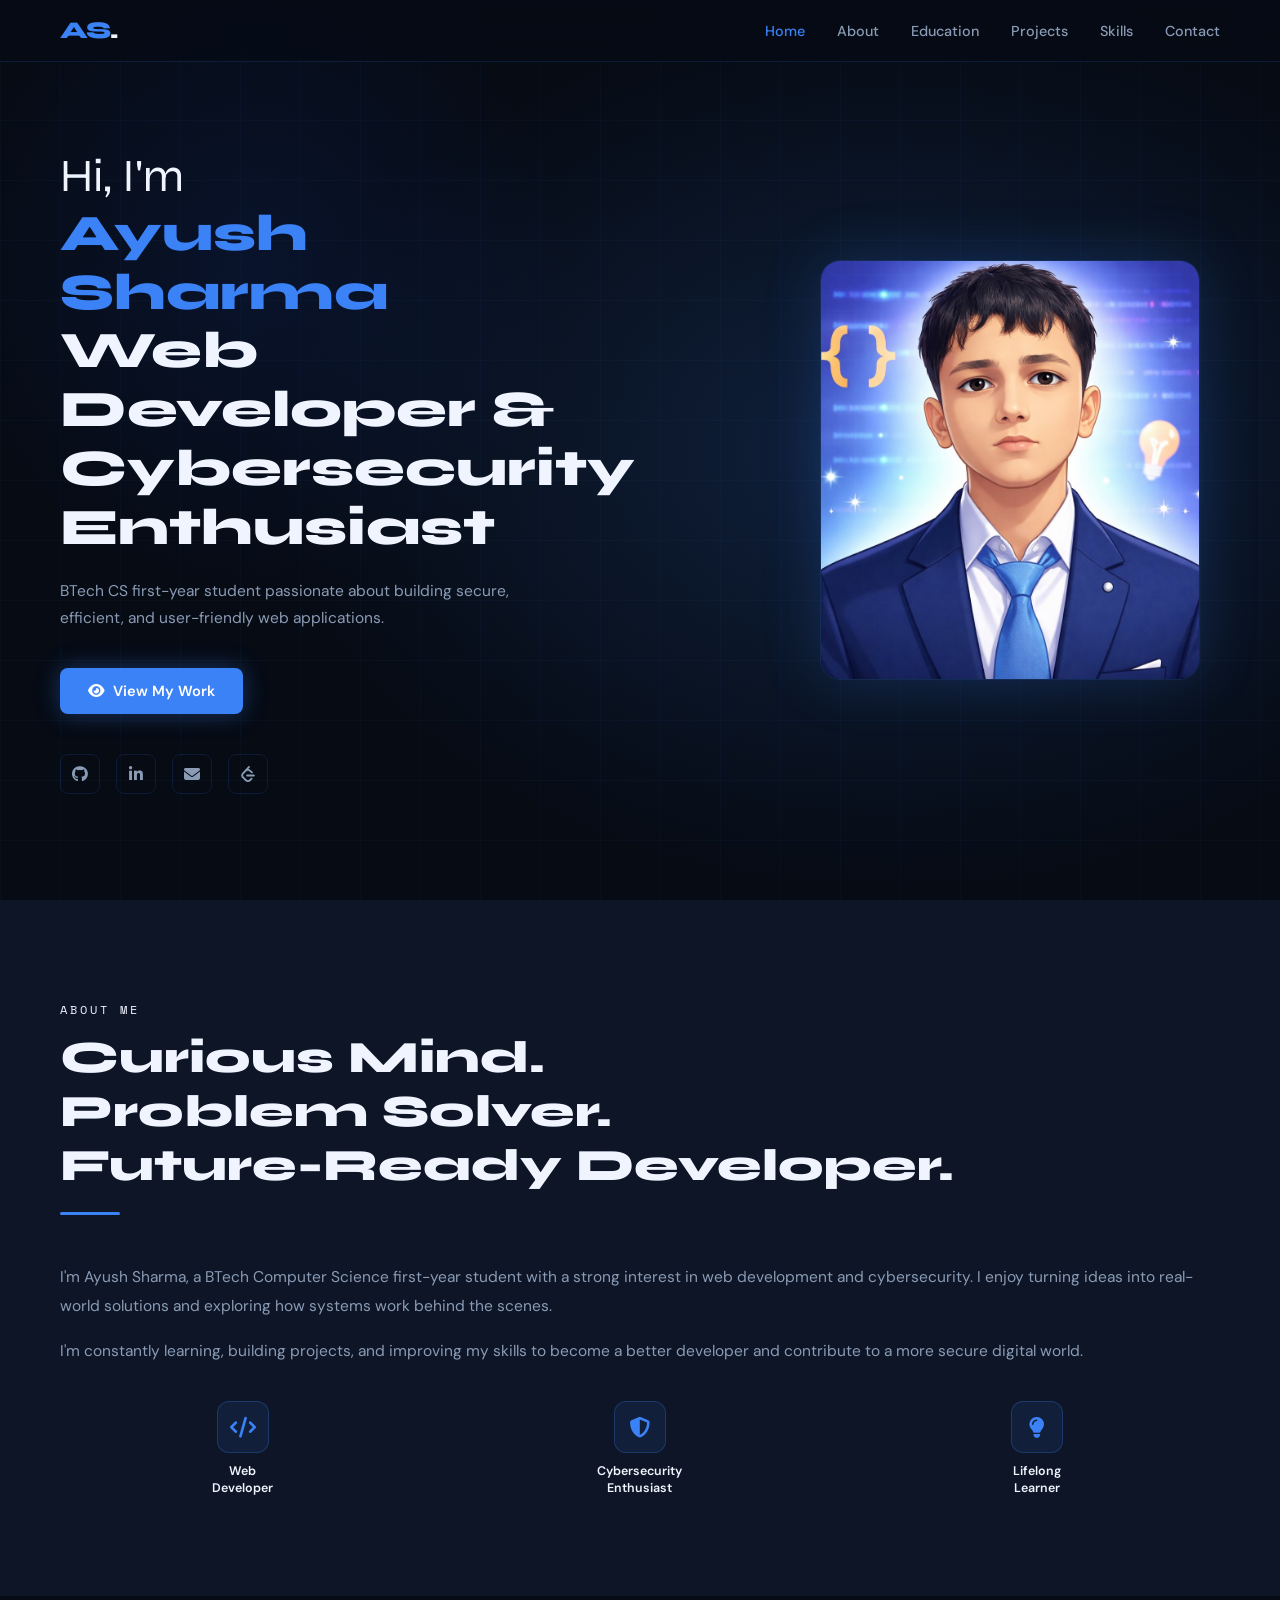
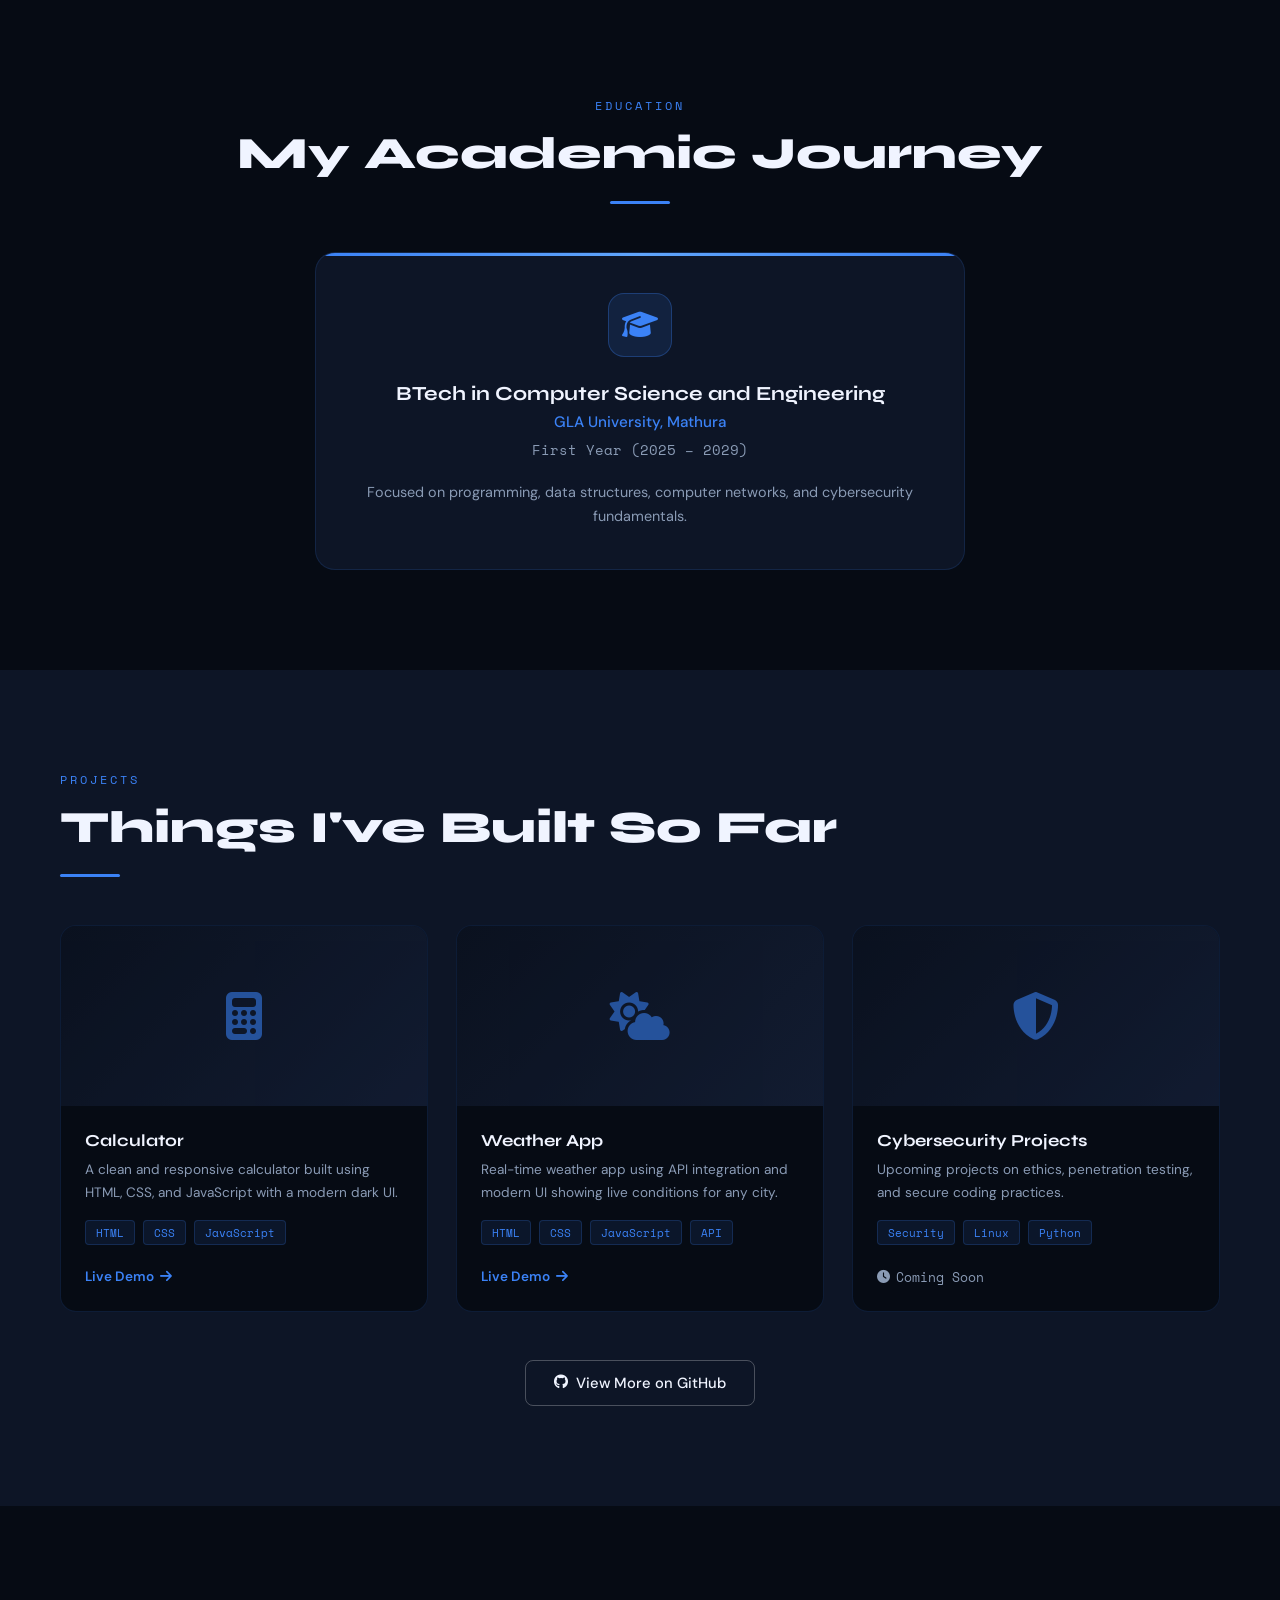
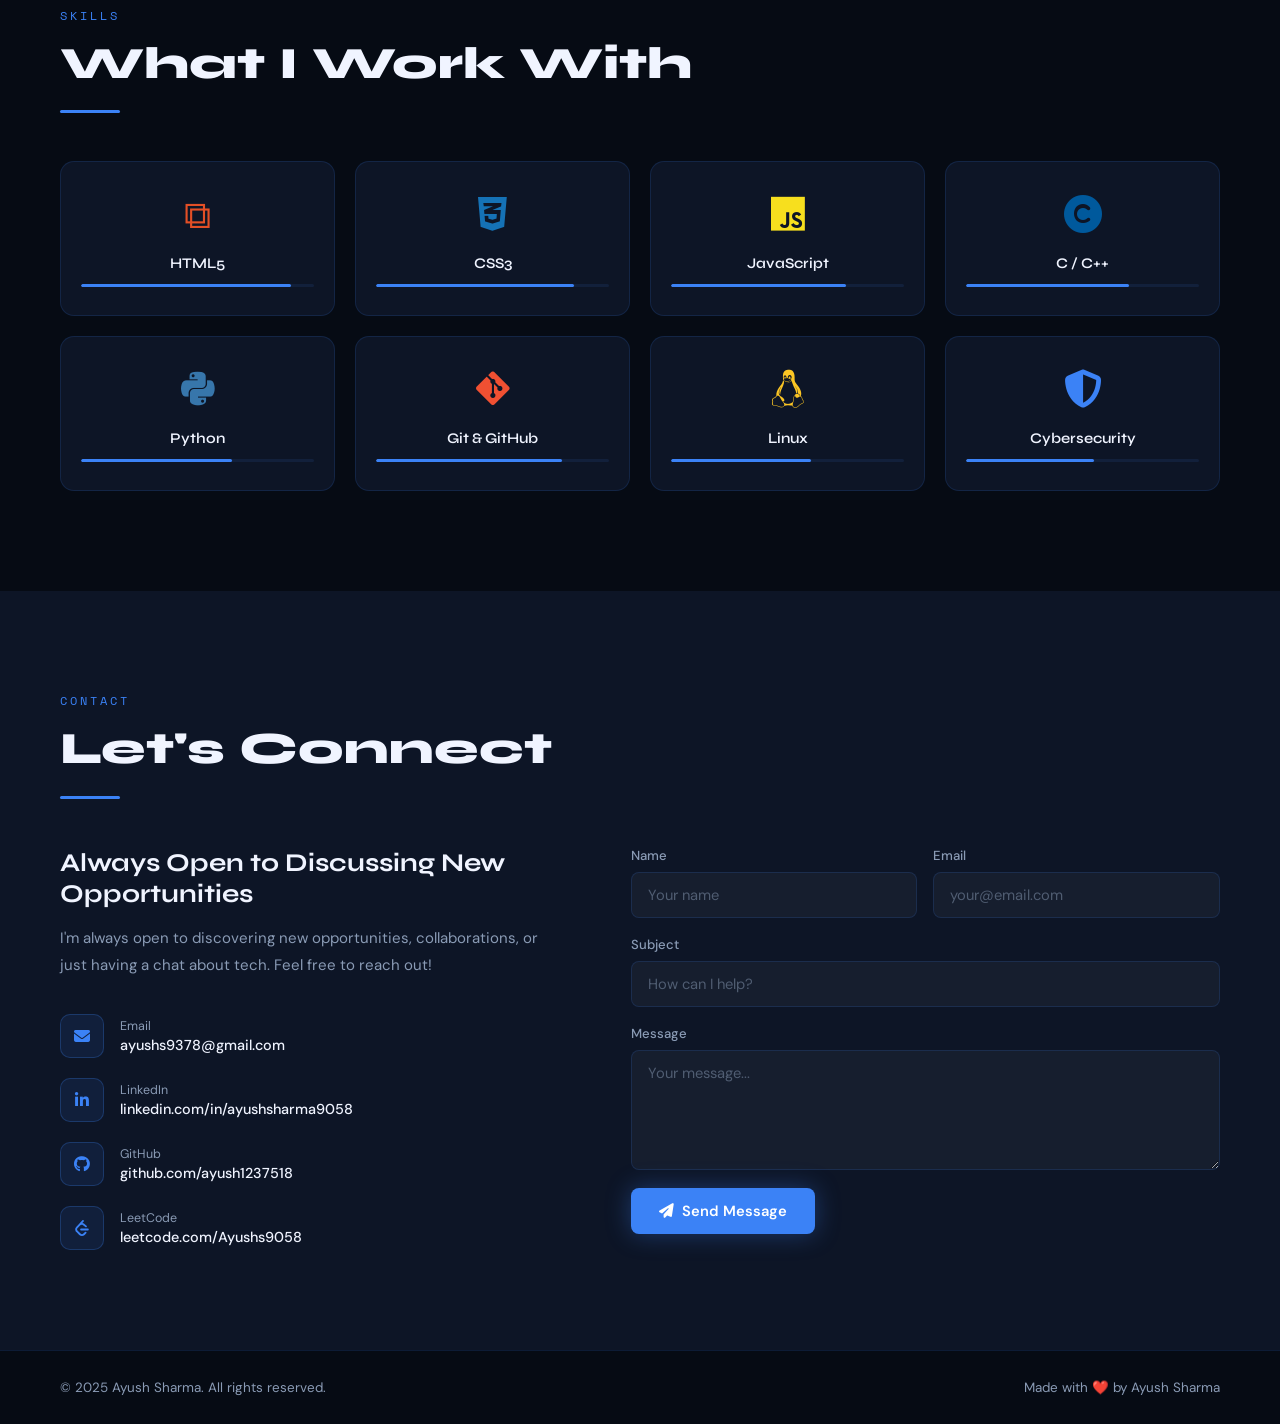
==== index.html @ a294b2be "html code" ====
<!DOCTYPE html>
<html lang="en">
<head>
  <meta charset="UTF-8" />
  <meta name="viewport" content="width=device-width, initial-scale=1.0"/>
  <title>Ayush Sharma | Web Developer & Cybersecurity Enthusiast</title>
  <link href="https://fonts.googleapis.com/css2?family=Space+Mono:wght@400;700&family=Syne:wght@400;500;600;700;800&family=DM+Sans:wght@300;400;500;600&display=swap" rel="stylesheet"/>
  <link rel="stylesheet" href="https://cdnjs.cloudflare.com/ajax/libs/font-awesome/6.5.0/css/all.min.css"/>
  <style>
    :root {
      --blue: #3B82F6;
      --blue-glow: rgba(59,130,246,0.25);
      --blue-dark: #1D4ED8;
      --bg-dark: #060B14;
      --bg-card: #0D1526;
      --bg-light: #F8FAFF;
      --text-white: #F0F4FF;
      --text-muted: #8A9BB5;
      --text-dark: #0D1526;
      --border: rgba(59,130,246,0.15);
      --font-display: 'Syne', sans-serif;
      --font-mono: 'Space Mono', monospace;
      --font-body: 'DM Sans', sans-serif;
    }
    *, *::before, *::after { margin:0; padding:0; box-sizing:border-box; }
    html { scroll-behavior: smooth; }
    body { font-family: var(--font-body); background: var(--bg-dark); color: var(--text-white); overflow-x: hidden; }

    /* ── SCROLLBAR ── */
    ::-webkit-scrollbar { width:6px; }
    ::-webkit-scrollbar-track { background: var(--bg-dark); }
    ::-webkit-scrollbar-thumb { background: var(--blue); border-radius:3px; }

    /* ── NAVBAR ── */
    nav {
      position: fixed; top:0; left:0; right:0; z-index:1000;
      display:flex; align-items:center; justify-content:space-between;
      padding: 16px 60px;
      background: rgba(6,11,20,0.6);
      backdrop-filter: blur(20px);
      -webkit-backdrop-filter: blur(20px);
      border-bottom: 1px solid var(--border);
      transition: all 0.3s ease;
    }
    nav.scrolled { padding: 12px 60px; background: rgba(6,11,20,0.92); }
    .nav-logo {
      font-family: var(--font-display);
      font-size: 1.5rem;
      font-weight: 800;
      color: var(--blue);
      letter-spacing: -1px;
    }
    .nav-logo span { color: var(--text-white); }
    .nav-links { display:flex; gap:32px; list-style:none; }
    .nav-links a {
      font-family: var(--font-body); font-size:0.9rem; font-weight:500;
      color: var(--text-muted); text-decoration:none;
      transition: color 0.2s; position:relative;
    }
    .nav-links a::after {
      content:''; position:absolute; bottom:-4px; left:0; right:0;
      height:2px; background:var(--blue); transform:scaleX(0);
      transition:transform 0.25s ease;
    }
    .nav-links a:hover { color: var(--text-white); }
    .nav-links a:hover::after { transform:scaleX(1); }
    .nav-icon { font-size:0.9rem; color: var(--text-muted); cursor:pointer; }

    /* hamburger */
    .hamburger { display:none; flex-direction:column; gap:5px; cursor:pointer; }
    .hamburger span { width:24px; height:2px; background:var(--text-white); border-radius:2px; transition:all 0.3s; }

    /* ── HERO ── */
    #home {
      min-height: 100vh;
      display: flex; align-items: center;
      position: relative; overflow: hidden;
      padding: 120px 60px 80px;
    }
    .hero-bg {
      position:absolute; inset:0;
      background: radial-gradient(ellipse 70% 70% at 70% 50%, rgba(59,130,246,0.18) 0%, transparent 70%),
                  radial-gradient(ellipse 40% 60% at 20% 30%, rgba(29,78,216,0.12) 0%, transparent 60%),
                  var(--bg-dark);
    }
    /* Grid lines */
    .hero-bg::before {
      content:'';
      position:absolute; inset:0;
      background-image:
        linear-gradient(rgba(59,130,246,0.04) 1px, transparent 1px),
        linear-gradient(90deg, rgba(59,130,246,0.04) 1px, transparent 1px);
      background-size: 60px 60px;
    }
    .hero-content {
      position:relative; z-index:2;
      display: flex; align-items:center; justify-content:space-between;
      width:100%; max-width:1200px; margin:0 auto; gap:60px;
    }
    .hero-left { flex:1; max-width:580px; }
    .hero-badge {
      display:inline-flex; align-items:center; gap:8px;
      background: rgba(59,130,246,0.1); border:1px solid rgba(59,130,246,0.3);
      border-radius:30px; padding:6px 16px; margin-bottom:24px;
      font-size:0.78rem; font-family:var(--font-mono); color:var(--blue);
      animation: fadeInUp 0.6s ease both;
    }
    .hero-badge::before { content:''; width:8px; height:8px; background:var(--blue); border-radius:50%; animation:pulse 2s infinite; }
    @keyframes pulse { 0%,100%{opacity:1;} 50%{opacity:0.4;} }
    .hero-title {
      font-family: var(--font-display);
      font-size: clamp(2rem, 4vw, 3.2rem);
      font-weight: 800; line-height: 1.15;
      margin-bottom: 20px;
      animation: fadeInUp 0.7s ease 0.1s both;
    }
    .hero-title .hi { color: var(--text-white); font-weight:400; font-size:0.9em; }
    .hero-title .name { color: var(--blue); }
    .hero-desc {
      font-size: 0.97rem; color: var(--text-muted); line-height:1.75;
      margin-bottom:36px; max-width:480px;
      animation: fadeInUp 0.7s ease 0.2s both;
    }
    .hero-btns {
      display:flex; gap:16px; flex-wrap:wrap; margin-bottom:40px;
      animation: fadeInUp 0.7s ease 0.3s both;
    }
    .btn-primary {
      display:inline-flex; align-items:center; gap:8px;
      background: var(--blue); color:#fff;
      border:none; border-radius:8px; padding:13px 28px;
      font-family:var(--font-body); font-size:0.92rem; font-weight:600;
      cursor:pointer; text-decoration:none;
      transition: all 0.25s ease;
      box-shadow: 0 0 24px rgba(59,130,246,0.35);
    }
    .btn-primary:hover { background: var(--blue-dark); transform:translateY(-2px); box-shadow:0 0 36px rgba(59,130,246,0.5); }
    .btn-outline {
      display:inline-flex; align-items:center; gap:8px;
      background: transparent; color:var(--text-white);
      border:1.5px solid rgba(255,255,255,0.25); border-radius:8px; padding:12px 28px;
      font-family:var(--font-body); font-size:0.92rem; font-weight:500;
      cursor:pointer; text-decoration:none;
      transition: all 0.25s ease;
    }
    .btn-outline:hover { border-color:var(--blue); color:var(--blue); transform:translateY(-2px); }
    .hero-socials {
      display:flex; gap:16px;
      animation: fadeInUp 0.7s ease 0.4s both;
    }
    .hero-socials a {
      width:40px; height:40px;
      display:flex; align-items:center; justify-content:center;
      border:1px solid var(--border); border-radius:8px;
      color:var(--text-muted); font-size:1rem; text-decoration:none;
      transition: all 0.25s;
    }
    .hero-socials a:hover { border-color:var(--blue); color:var(--blue); transform:translateY(-3px); }
    .hero-right {
      flex:0 0 400px; position:relative;
      animation: fadeInRight 0.9s ease 0.2s both;
    }
    .hero-img-wrapper {
      position:relative; width:380px; height:420px;
    }
    .hero-img-glow {
      position:absolute; inset:-20px;
      background: radial-gradient(ellipse, rgba(59,130,246,0.3), transparent 70%);
      border-radius:50%; filter:blur(30px);
    }
    .hero-img {
      width:100%; height:100%; object-fit:cover; border-radius:20px;
      position:relative; z-index:1;
      border:1px solid rgba(59,130,246,0.2);
      box-shadow: 0 0 60px rgba(59,130,246,0.2);
    }
    /* floating badges */
    .float-badge {
      position:absolute; z-index:2;
      background:rgba(13,21,38,0.9); backdrop-filter:blur(10px);
      border:1px solid var(--border); border-radius:12px;
      padding:10px 16px; font-size:0.78rem;
      display:flex; align-items:center; gap:8px;
    }
    .float-badge.top { top:-20px; right:-20px; color:var(--blue); }
    .float-badge.bot { bottom:-10px; left:-20px; color:#10B981; }
    .float-badge i { font-size:1rem; }
    @keyframes fadeInUp { from{opacity:0;transform:translateY(28px);} to{opacity:1;transform:translateY(0);} }
    @keyframes fadeInRight { from{opacity:0;transform:translateX(40px);} to{opacity:1;transform:translateX(0);} }

    /* ── SECTIONS ── */
    section { padding: 100px 60px; }
    .section-inner { max-width:1200px; margin:0 auto; }
    .section-tag {
      font-family:var(--font-mono); font-size:0.78rem; color:var(--blue);
      letter-spacing:3px; text-transform:uppercase; margin-bottom:12px;
    }
    .section-title {
      font-family:var(--font-display); font-size:clamp(1.8rem,3.5vw,2.8rem);
      font-weight:800; line-height:1.2; margin-bottom:20px;
    }
    .section-line {
      width:60px; height:3px; background:var(--blue); border-radius:2px; margin-bottom:48px;
    }

    /* ── ABOUT ── */
    #about { background: var(--bg-card); }
    #about .section-tag, #about .section-title { color:var(--text-white); }
    #about .section-line { }
    .about-grid {
      display:block;
    }
    .about-text p {
      font-size:0.97rem; color:var(--text-muted); line-height:1.85; margin-bottom:16px;
    }
    .about-highlights {
      display:flex; gap:32px; margin-top:36px; flex-wrap:wrap;
    }
    .highlight-item {
      display:flex; flex-direction:column; align-items:center; gap:10px;
      text-align:center; flex:1; min-width:80px;
    }
    .highlight-icon {
      width:52px; height:52px;
      display:flex; align-items:center; justify-content:center;
      background: rgba(59,130,246,0.1); border:1px solid rgba(59,130,246,0.25);
      border-radius:12px; font-size:1.3rem; color:var(--blue);
      transition: all 0.25s;
    }
    .highlight-item:hover .highlight-icon { background:var(--blue); color:#fff; transform:translateY(-4px); }
    .highlight-label { font-size:0.78rem; font-weight:600; color:var(--text-white); line-height:1.3; }

    /* ── EDUCATION ── */
    #education { background: var(--bg-dark); text-align:center; }
    .edu-card {
      max-width:650px; margin:0 auto;
      background:var(--bg-card); border:1px solid var(--border);
      border-radius:20px; padding:40px;
      position:relative; overflow:hidden;
      transition: transform 0.3s, box-shadow 0.3s;
    }
    .edu-card:hover { transform:translateY(-6px); box-shadow:0 20px 60px rgba(59,130,246,0.15); }
    .edu-card::before {
      content:''; position:absolute; top:0; left:0; right:0; height:3px;
      background:linear-gradient(90deg, var(--blue), #60A5FA, var(--blue));
    }
    .edu-icon {
      width:64px; height:64px; background:rgba(59,130,246,0.12);
      border:1px solid rgba(59,130,246,0.3); border-radius:16px;
      display:flex; align-items:center; justify-content:center;
      font-size:1.8rem; color:var(--blue); margin:0 auto 24px;
    }
    .edu-degree { font-family:var(--font-display); font-size:1.25rem; font-weight:700; margin-bottom:6px; }
    .edu-uni { font-size:0.95rem; color:var(--blue); font-weight:500; margin-bottom:8px; }
    .edu-year { font-size:0.85rem; color:var(--text-muted); font-family:var(--font-mono); margin-bottom:20px; }
    .edu-desc { font-size:0.9rem; color:var(--text-muted); line-height:1.7; }

    /* ── PROJECTS ── */
    #projects { background: var(--bg-card); }
    .projects-grid { display:grid; grid-template-columns:repeat(3,1fr); gap:28px; }
    .project-card {
      background:var(--bg-dark); border:1px solid var(--border);
      border-radius:16px; overflow:hidden;
      transition: all 0.3s ease;
      cursor:pointer;
    }
    .project-card:hover { transform:translateY(-8px); border-color:rgba(59,130,246,0.4); box-shadow:0 20px 50px rgba(59,130,246,0.15); }
    .project-img {
      width:100%; height:180px; object-fit:cover;
      display:block; transition:transform 0.4s ease;
    }
    .project-card:hover .project-img { transform:scale(1.05); }
    .project-img-placeholder {
      width:100%; height:180px;
      background:linear-gradient(135deg, #0D1526, #1a2744);
      display:flex; align-items:center; justify-content:center;
      font-size:3rem; color:var(--blue); opacity:0.6;
      transition:transform 0.4s ease;
    }
    .project-card:hover .project-img-placeholder { transform:scale(1.05); }
    .project-body { padding:24px; }
    .project-name { font-family:var(--font-display); font-size:1.05rem; font-weight:700; margin-bottom:8px; }
    .project-desc { font-size:0.85rem; color:var(--text-muted); line-height:1.65; margin-bottom:16px; }
    .project-tags { display:flex; flex-wrap:wrap; gap:8px; margin-bottom:20px; }
    .tag {
      font-family:var(--font-mono); font-size:0.7rem;
      background:rgba(59,130,246,0.1); border:1px solid rgba(59,130,246,0.2);
      color:var(--blue); border-radius:4px; padding:3px 10px;
    }
    .project-link {
      display:inline-flex; align-items:center; gap:6px;
      color:var(--blue); font-size:0.85rem; font-weight:600;
      text-decoration:none; transition:gap 0.2s;
    }
    .project-link:hover { gap:10px; }
    .coming-soon {
      display:inline-flex; align-items:center; gap:6px;
      font-size:0.82rem; color:var(--text-muted);
      font-family:var(--font-mono);
    }
    .projects-more { text-align:center; margin-top:48px; }

    /* ── SKILLS ── */
    #skills { background:var(--bg-dark); }
    .skills-grid { display:grid; grid-template-columns:repeat(4,1fr); gap:20px; }
    .skill-card {
      background:var(--bg-card); border:1px solid var(--border);
      border-radius:14px; padding:28px 20px;
      text-align:center; transition:all 0.3s;
      cursor:default;
    }
    .skill-card:hover { border-color:var(--blue); transform:translateY(-6px); box-shadow:0 12px 40px rgba(59,130,246,0.15); }
    .skill-icon { font-size:2.4rem; margin-bottom:14px; display:block; }
    .skill-name { font-family:var(--font-display); font-size:0.92rem; font-weight:600; color:var(--text-white); }
    .skill-level {
      margin-top:12px; height:3px; background:rgba(59,130,246,0.1); border-radius:2px; overflow:hidden;
    }
    .skill-level-fill { height:100%; background:var(--blue); border-radius:2px; transition:width 1s ease; }

    /* ── CONTACT ── */
    #contact { background:var(--bg-card); }
    .contact-grid { display:grid; grid-template-columns:1fr 1.2fr; gap:80px; align-items:start; }
    .contact-info h3 { font-family:var(--font-display); font-size:1.6rem; font-weight:700; margin-bottom:16px; }
    .contact-info p { font-size:0.94rem; color:var(--text-muted); line-height:1.75; margin-bottom:36px; }
    .contact-items { display:flex; flex-direction:column; gap:20px; }
    .contact-item {
      display:flex; align-items:center; gap:16px;
    }
    .contact-item-icon {
      width:44px; height:44px; flex-shrink:0;
      background:rgba(59,130,246,0.1); border:1px solid rgba(59,130,246,0.25);
      border-radius:10px; display:flex; align-items:center; justify-content:center;
      color:var(--blue); font-size:1rem;
    }
    .contact-item-text { font-size:0.9rem; }
    .contact-item-label { color:var(--text-muted); font-size:0.78rem; margin-bottom:2px; }
    .contact-item-val { color:var(--text-white); font-weight:500; }
    .contact-item-val a { color:var(--text-white); text-decoration:none; transition:color 0.2s; }
    .contact-item-val a:hover { color:var(--blue); }

    /* FORM */
    .contact-form { display:flex; flex-direction:column; gap:18px; }
    .form-row { display:grid; grid-template-columns:1fr 1fr; gap:16px; }
    .form-group { display:flex; flex-direction:column; gap:8px; }
    .form-group label { font-size:0.82rem; font-weight:500; color:var(--text-muted); }
    .form-group input, .form-group textarea {
      background:rgba(255,255,255,0.04); border:1px solid var(--border);
      border-radius:8px; padding:12px 16px;
      color:var(--text-white); font-family:var(--font-body); font-size:0.92rem;
      outline:none; transition:border 0.2s;
      resize:vertical;
    }
    .form-group input:focus, .form-group textarea:focus { border-color:var(--blue); background:rgba(59,130,246,0.06); }
    .form-group textarea { min-height:120px; }
    .form-group input::placeholder, .form-group textarea::placeholder { color:rgba(138,155,181,0.5); }

    /* ── FOOTER ── */
    footer {
      background:var(--bg-dark); border-top:1px solid var(--border);
      padding:28px 60px;
      display:flex; align-items:center; justify-content:space-between;
      flex-wrap:wrap; gap:12px;
    }
    .footer-copy { font-size:0.84rem; color:var(--text-muted); }
    .footer-made { font-size:0.84rem; color:var(--text-muted); }

    /* ── ANIMATIONS ── */
    .reveal {
      opacity:0; transform:translateY(32px);
      transition: opacity 0.7s ease, transform 0.7s ease;
    }
    .reveal.visible { opacity:1; transform:translateY(0); }

    /* ── RESPONSIVE ── */
    @media(max-width:1024px){
      nav { padding:14px 32px; }
      section { padding:80px 32px; }
      footer { padding:24px 32px; }
      #home { padding:120px 32px 80px; }
      .about-grid { grid-template-columns:1fr; gap:48px; }
      .contact-grid { grid-template-columns:1fr; gap:48px; }
      .projects-grid { grid-template-columns:repeat(2,1fr); }
      .skills-grid { grid-template-columns:repeat(4,1fr); }
      .hero-right { flex:0 0 300px; }
      .hero-img-wrapper { width:300px; height:340px; }
    }
    @media(max-width:768px){
      .nav-links { display:none; flex-direction:column; position:fixed; top:0; left:0; right:0; bottom:0; background:var(--bg-dark); padding:100px 40px; gap:24px; }
      .nav-links.open { display:flex; }
      .hamburger { display:flex; z-index:1001; }
      .hero-content { flex-direction:column; text-align:center; }
      .hero-left { max-width:100%; }
      .hero-right { display:none; }
      .hero-btns { justify-content:center; }
      .hero-socials { justify-content:center; }
      .projects-grid { grid-template-columns:1fr; }
      .skills-grid { grid-template-columns:repeat(2,1fr); }
      .form-row { grid-template-columns:1fr; }
      footer { flex-direction:column; text-align:center; }
    }
  </style>
</head>
<body>

<!-- ═══ NAVBAR ═══ -->
<nav id="navbar">
  <div class="nav-logo">AS<span>.</span></div>
  <ul class="nav-links" id="navLinks">
    <li><a href="#home">Home</a></li>
    <li><a href="#about">About</a></li>
    <li><a href="#education">Education</a></li>
    <li><a href="#projects">Projects</a></li>
    <li><a href="#skills">Skills</a></li>
    <li><a href="#contact">Contact</a></li>
  </ul>
  <div class="hamburger" id="hamburger" onclick="toggleMenu()">
    <span></span><span></span><span></span>
  </div>
</nav>

<!-- ═══ HERO ═══ -->
<section id="home">
  <div class="hero-bg"></div>
  <div class="hero-content">
    <div class="hero-left">
      <h1 class="hero-title">
        <span class="hi">Hi, I'm</span><br>
        <span class="name">Ayush Sharma</span><br>
        Web Developer &amp;<br>Cybersecurity Enthusiast
      </h1>
      <p class="hero-desc">
        BTech CS first-year student passionate about building secure, efficient, and user-friendly web applications.
      </p>
      <div class="hero-btns">
        <a href="#projects" class="btn-primary"><i class="fa-solid fa-eye"></i> View My Work</a>
      </div>
      <div class="hero-socials">
        <a href="https://github.com/ayush1237518" target="_blank" title="GitHub"><i class="fab fa-github"></i></a>
        <a href="https://www.linkedin.com/in/ayushsharma9058" target="_blank" title="LinkedIn"><i class="fab fa-linkedin-in"></i></a>
        <a href="mailto:ayushs9378@gmail.com" title="Email"><i class="fas fa-envelope"></i></a>
        <a href="https://leetcode.com/Ayushs9058" target="_blank" title="LeetCode">
          <svg width="16" height="16" viewBox="0 0 24 24" fill="currentColor"><path d="M13.483 0a1.374 1.374 0 0 0-.961.438L7.116 6.226l-3.854 4.126a5.266 5.266 0 0 0-1.209 2.104 5.35 5.35 0 0 0-.125.513 5.527 5.527 0 0 0 .062 2.362 5.83 5.83 0 0 0 .349 1.017 5.938 5.938 0 0 0 1.271 1.818l4.277 4.193.039.038c2.248 2.165 5.852 2.133 8.063-.074l2.396-2.392c.54-.54.54-1.414.003-1.955a1.378 1.378 0 0 0-1.951-.003l-2.396 2.392a3.021 3.021 0 0 1-4.205.038l-.02-.019-4.276-4.193c-.652-.64-.972-1.469-.948-2.263a2.68 2.68 0 0 1 .066-.523 2.545 2.545 0 0 1 .619-1.164L9.13 8.114c1.058-1.134 3.204-1.27 4.43-.278l3.501 2.831c.593.48 1.461.387 1.94-.207a1.384 1.384 0 0 0-.207-1.943l-3.5-2.831c-.8-.647-1.766-1.045-2.774-1.202l2.015-2.158A1.384 1.384 0 0 0 13.483 0zm-2.866 12.815a1.38 1.38 0 0 0-1.38 1.382 1.38 1.38 0 0 0 1.38 1.382H20.79a1.38 1.38 0 0 0 1.38-1.382 1.38 1.38 0 0 0-1.38-1.382z"/></svg>
        </a>
      </div>
    </div>
    <div class="hero-right">
      <div class="hero-img-wrapper">
        <div class="hero-img-glow"></div>
        <img src="[data-uri]"
             class="hero-img" alt="Ayush Sharma"/>
      </div>
      </div>
    </div>
  </div>
</section>

<!-- ═══ ABOUT ═══ -->
<section id="about">
  <div class="section-inner">
    <div class="about-grid reveal">
      <div class="about-text">
        <div class="section-tag">About Me</div>
        <h2 class="section-title" style="color:var(--text-white);">Curious Mind.<br>Problem Solver.<br>Future-Ready Developer.</h2>
        <div class="section-line"></div>
        <p>I'm Ayush Sharma, a BTech Computer Science first-year student with a strong interest in web development and cybersecurity. I enjoy turning ideas into real-world solutions and exploring how systems work behind the scenes.</p>
        <p>I'm constantly learning, building projects, and improving my skills to become a better developer and contribute to a more secure digital world.</p>
        <div class="about-highlights">
          <div class="highlight-item">
            <div class="highlight-icon"><i class="fas fa-code"></i></div>
            <span class="highlight-label">Web<br>Developer</span>
          </div>
          <div class="highlight-item">
            <div class="highlight-icon"><i class="fas fa-shield-halved"></i></div>
            <span class="highlight-label">Cybersecurity<br>Enthusiast</span>
          </div>
          <div class="highlight-item">
            <div class="highlight-icon"><i class="fas fa-lightbulb"></i></div>
            <span class="highlight-label">Lifelong<br>Learner</span>
          </div>
        </div>
      </div>
    </div>
  </div>
</section>

<!-- ═══ EDUCATION ═══ -->
<section id="education">
  <div class="section-inner reveal" style="text-align:center;">
    <div class="section-tag" style="text-align:center;">Education</div>
    <h2 class="section-title" style="text-align:center;">My Academic Journey</h2>
    <div class="section-line" style="margin:0 auto 48px;"></div>
    <div class="edu-card">
      <div class="edu-icon"><i class="fas fa-graduation-cap"></i></div>
      <div class="edu-degree">BTech in Computer Science and Engineering</div>
      <div class="edu-uni">GLA University, Mathura</div>
      <div class="edu-year">First Year (2025 – 2029)</div>
      <div class="edu-desc">Focused on programming, data structures, computer networks, and cybersecurity fundamentals.</div>
    </div>
  </div>
</section>

<!-- ═══ PROJECTS ═══ -->
<section id="projects">
  <div class="section-inner">
    <div class="reveal">
      <div class="section-tag">Projects</div>
      <h2 class="section-title">Things I've Built So Far</h2>
      <div class="section-line"></div>
    </div>
    <div class="projects-grid reveal">

      <!-- Calculator -->
      <div class="project-card" onclick="window.open('https://ayush1237518.github.io/Calculator.app/','_blank')">
        <div class="project-img-placeholder"><i class="fas fa-calculator"></i></div>
        <div class="project-body">
          <div class="project-name">Calculator</div>
          <div class="project-desc">A clean and responsive calculator built using HTML, CSS, and JavaScript with a modern dark UI.</div>
          <div class="project-tags">
            <span class="tag">HTML</span><span class="tag">CSS</span><span class="tag">JavaScript</span>
          </div>
          <a href="https://ayush1237518.github.io/Calculator.app/" target="_blank" class="project-link">
            Live Demo <i class="fas fa-arrow-right"></i>
          </a>
        </div>
      </div>

      <!-- Weather App -->
      <div class="project-card" onclick="window.open('https://ayush1237518.github.io/Weather.app/','_blank')">
        <div class="project-img-placeholder"><i class="fas fa-cloud-sun"></i></div>
        <div class="project-body">
          <div class="project-name">Weather App</div>
          <div class="project-desc">Real-time weather app using API integration and modern UI showing live conditions for any city.</div>
          <div class="project-tags">
            <span class="tag">HTML</span><span class="tag">CSS</span><span class="tag">JavaScript</span><span class="tag">API</span>
          </div>
          <a href="https://ayush1237518.github.io/Weather.app/" target="_blank" class="project-link">
            Live Demo <i class="fas fa-arrow-right"></i>
          </a>
        </div>
      </div>

      <!-- Cybersecurity Projects -->
      <div class="project-card">
        <div class="project-img-placeholder"><i class="fas fa-shield-halved"></i></div>
        <div class="project-body">
          <div class="project-name">Cybersecurity Projects</div>
          <div class="project-desc">Upcoming projects on ethics, penetration testing, and secure coding practices.</div>
          <div class="project-tags">
            <span class="tag">Security</span><span class="tag">Linux</span><span class="tag">Python</span>
          </div>
          <span class="coming-soon"><i class="fas fa-clock"></i> Coming Soon</span>
        </div>
      </div>

    </div>
    <div class="projects-more reveal">
      <a href="https://github.com/ayush1237518" target="_blank" class="btn-outline">
        <i class="fab fa-github"></i> View More on GitHub
      </a>
    </div>
  </div>
</section>

<!-- ═══ SKILLS ═══ -->
<section id="skills">
  <div class="section-inner">
    <div class="reveal">
      <div class="section-tag">Skills</div>
      <h2 class="section-title">What I Work With</h2>
      <div class="section-line"></div>
    </div>
    <div class="skills-grid reveal">
      <div class="skill-card">
        <span class="skill-icon" style="color:#E34F26;">&#10697;</span>
        <div class="skill-name">HTML5</div>
        <div class="skill-level"><div class="skill-level-fill" style="width:90%"></div></div>
      </div>
      <div class="skill-card">
        <span class="skill-icon" style="color:#1572B6;"><i class="fab fa-css3-alt"></i></span>
        <div class="skill-name">CSS3</div>
        <div class="skill-level"><div class="skill-level-fill" style="width:85%"></div></div>
      </div>
      <div class="skill-card">
        <span class="skill-icon" style="color:#F7DF1E;"><i class="fab fa-js"></i></span>
        <div class="skill-name">JavaScript</div>
        <div class="skill-level"><div class="skill-level-fill" style="width:75%"></div></div>
      </div>
      <div class="skill-card">
        <span class="skill-icon" style="color:#00599C;"><i class="fas fa-copyright"></i></span>
        <div class="skill-name">C / C++</div>
        <div class="skill-level"><div class="skill-level-fill" style="width:70%"></div></div>
      </div>
      <div class="skill-card">
        <span class="skill-icon" style="color:#3776AB;"><i class="fab fa-python"></i></span>
        <div class="skill-name">Python</div>
        <div class="skill-level"><div class="skill-level-fill" style="width:65%"></div></div>
      </div>
      <div class="skill-card">
        <span class="skill-icon" style="color:#F05032;"><i class="fab fa-git-alt"></i></span>
        <div class="skill-name">Git &amp; GitHub</div>
        <div class="skill-level"><div class="skill-level-fill" style="width:80%"></div></div>
      </div>
      <div class="skill-card">
        <span class="skill-icon" style="color:#FCC624;"><i class="fab fa-linux"></i></span>
        <div class="skill-name">Linux</div>
        <div class="skill-level"><div class="skill-level-fill" style="width:60%"></div></div>
      </div>
      <div class="skill-card">
        <span class="skill-icon" style="color:var(--blue);"><i class="fas fa-shield-halved"></i></span>
        <div class="skill-name">Cybersecurity</div>
        <div class="skill-level"><div class="skill-level-fill" style="width:55%"></div></div>
      </div>
    </div>
  </div>
</section>

<!-- ═══ CONTACT ═══ -->
<section id="contact">
  <div class="section-inner">
    <div class="reveal">
      <div class="section-tag">Contact</div>
      <h2 class="section-title">Let's Connect</h2>
      <div class="section-line"></div>
    </div>
    <div class="contact-grid reveal">
      <div class="contact-info">
        <h3>Always Open to Discussing New Opportunities</h3>
        <p>I'm always open to discovering new opportunities, collaborations, or just having a chat about tech. Feel free to reach out!</p>
        <div class="contact-items">
          <div class="contact-item">
            <div class="contact-item-icon"><i class="fas fa-envelope"></i></div>
            <div class="contact-item-text">
              <div class="contact-item-label">Email</div>
              <div class="contact-item-val"><a href="mailto:ayushs9378@gmail.com">ayushs9378@gmail.com</a></div>
            </div>
          </div>
          <div class="contact-item">
            <div class="contact-item-icon"><i class="fab fa-linkedin-in"></i></div>
            <div class="contact-item-text">
              <div class="contact-item-label">LinkedIn</div>
              <div class="contact-item-val"><a href="https://www.linkedin.com/in/ayushsharma9058" target="_blank">linkedin.com/in/ayushsharma9058</a></div>
            </div>
          </div>
          <div class="contact-item">
            <div class="contact-item-icon"><i class="fab fa-github"></i></div>
            <div class="contact-item-text">
              <div class="contact-item-label">GitHub</div>
              <div class="contact-item-val"><a href="https://github.com/ayush1237518" target="_blank">github.com/ayush1237518</a></div>
            </div>
          </div>
          <div class="contact-item">
            <div class="contact-item-icon">
              <svg width="16" height="16" viewBox="0 0 24 24" fill="currentColor"><path d="M13.483 0a1.374 1.374 0 0 0-.961.438L7.116 6.226l-3.854 4.126a5.266 5.266 0 0 0-1.209 2.104 5.35 5.35 0 0 0-.125.513 5.527 5.527 0 0 0 .062 2.362 5.83 5.83 0 0 0 .349 1.017 5.938 5.938 0 0 0 1.271 1.818l4.277 4.193.039.038c2.248 2.165 5.852 2.133 8.063-.074l2.396-2.392c.54-.54.54-1.414.003-1.955a1.378 1.378 0 0 0-1.951-.003l-2.396 2.392a3.021 3.021 0 0 1-4.205.038l-.02-.019-4.276-4.193c-.652-.64-.972-1.469-.948-2.263a2.68 2.68 0 0 1 .066-.523 2.545 2.545 0 0 1 .619-1.164L9.13 8.114c1.058-1.134 3.204-1.27 4.43-.278l3.501 2.831c.593.48 1.461.387 1.94-.207a1.384 1.384 0 0 0-.207-1.943l-3.5-2.831c-.8-.647-1.766-1.045-2.774-1.202l2.015-2.158A1.384 1.384 0 0 0 13.483 0zm-2.866 12.815a1.38 1.38 0 0 0-1.38 1.382 1.38 1.38 0 0 0 1.38 1.382H20.79a1.38 1.38 0 0 0 1.38-1.382 1.38 1.38 0 0 0-1.38-1.382z"/></svg>
            </div>
            <div class="contact-item-text">
              <div class="contact-item-label">LeetCode</div>
              <div class="contact-item-val"><a href="https://leetcode.com/Ayushs9058" target="_blank">leetcode.com/Ayushs9058</a></div>
            </div>
          </div>
        </div>
      </div>
      <div>
        <form class="contact-form" onsubmit="handleSubmit(event)">
          <div class="form-row">
            <div class="form-group">
              <label>Name</label>
              <input type="text" placeholder="Your name" required/>
            </div>
            <div class="form-group">
              <label>Email</label>
              <input type="email" placeholder="your@email.com" required/>
            </div>
          </div>
          <div class="form-group">
            <label>Subject</label>
            <input type="text" placeholder="How can I help?" required/>
          </div>
          <div class="form-group">
            <label>Message</label>
            <textarea placeholder="Your message..." required></textarea>
          </div>
          <button type="submit" class="btn-primary" style="align-self:flex-start;">
            <i class="fas fa-paper-plane"></i> Send Message
          </button>
        </form>
      </div>
    </div>
  </div>
</section>

<!-- ═══ FOOTER ═══ -->
<footer>
  <div class="footer-copy">© 2025 Ayush Sharma. All rights reserved.</div>
  <div class="footer-made">Made with ❤️ by Ayush Sharma</div>
</footer>

<script>
  // ── Navbar scroll ──
  const navbar = document.getElementById('navbar');
  window.addEventListener('scroll', () => {
    navbar.classList.toggle('scrolled', window.scrollY > 50);
  });

  // ── Hamburger menu ──
  function toggleMenu() {
    document.getElementById('navLinks').classList.toggle('open');
  }
  document.querySelectorAll('.nav-links a').forEach(link => {
    link.addEventListener('click', () => {
      document.getElementById('navLinks').classList.remove('open');
    });
  });

  // ── Scroll reveal ──
  const observer = new IntersectionObserver((entries) => {
    entries.forEach((e, i) => {
      if (e.isIntersecting) {
        setTimeout(() => e.target.classList.add('visible'), i * 80);
      }
    });
  }, { threshold: 0.1 });
  document.querySelectorAll('.reveal').forEach(el => observer.observe(el));

  // ── Contact form ──
  function handleSubmit(e) {
    e.preventDefault();
    const btn = e.target.querySelector('button[type=submit]');
    btn.innerHTML = '<i class="fas fa-check"></i> Sent!';
    btn.style.background = '#10B981';
    setTimeout(() => {
      btn.innerHTML = '<i class="fas fa-paper-plane"></i> Send Message';
      btn.style.background = '';
      e.target.reset();
    }, 3000);
  }

  // ── Active nav link on scroll ──
  const sections = document.querySelectorAll('section[id]');
  window.addEventListener('scroll', () => {
    const scrollY = window.scrollY + 100;
    sections.forEach(sec => {
      const top = sec.offsetTop;
      const height = sec.offsetHeight;
      const id = sec.getAttribute('id');
      const link = document.querySelector(`.nav-links a[href="#${id}"]`);
      if (link) {
        link.style.color = scrollY >= top && scrollY < top + height ? 'var(--blue)' : '';
      }
    });
  });


</script>
</body>
</html>
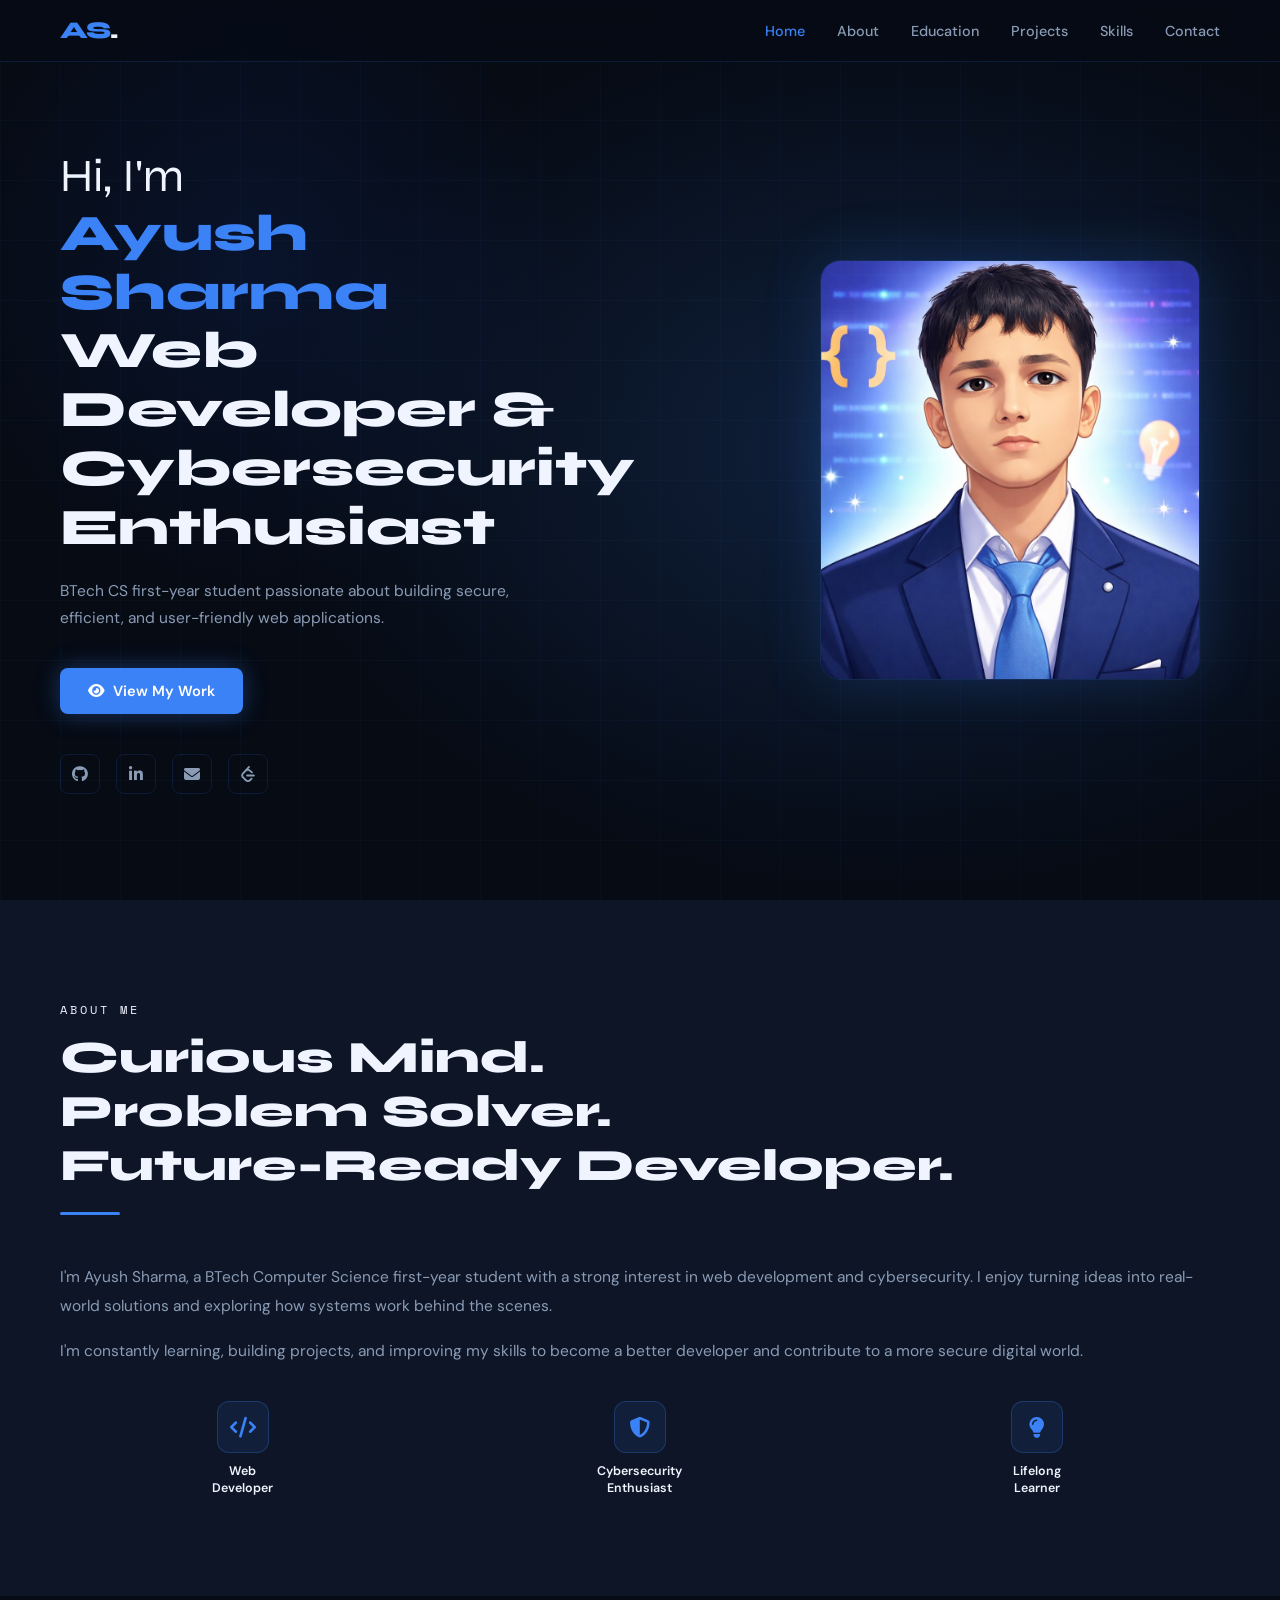
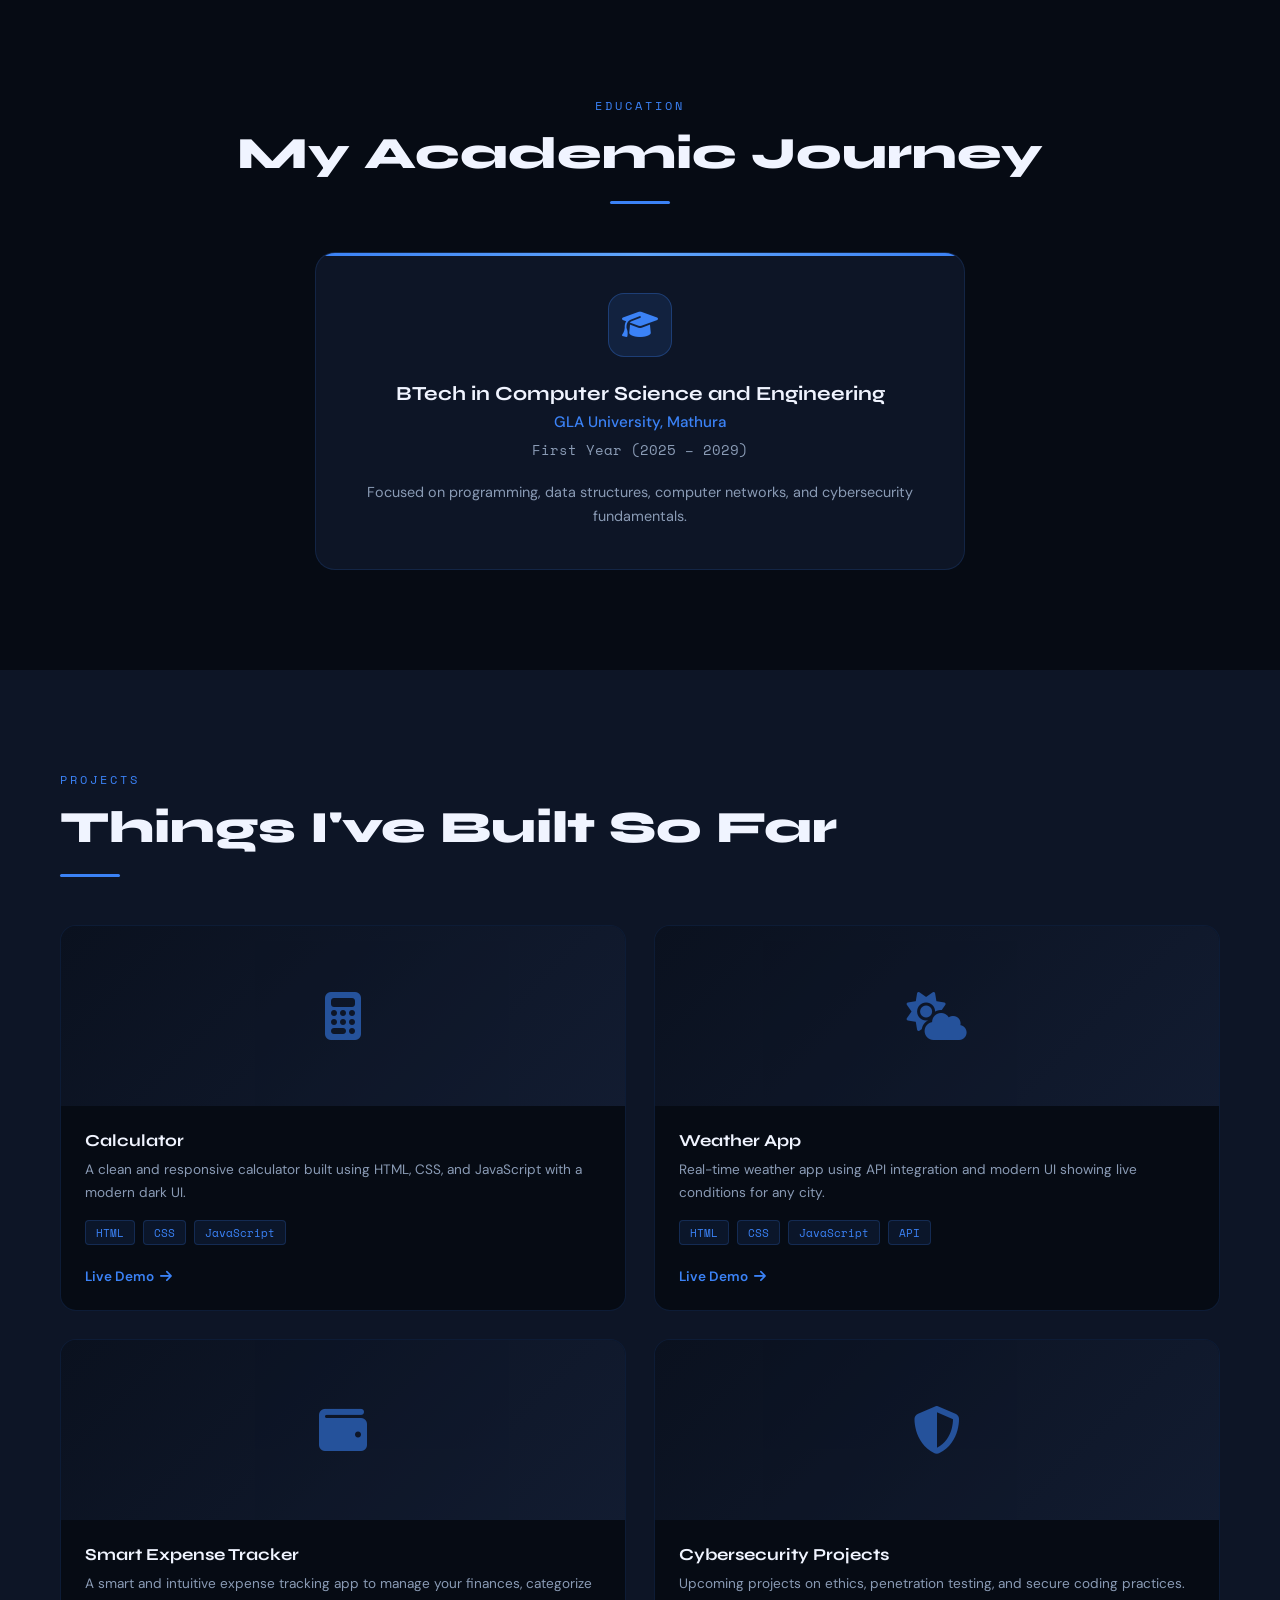
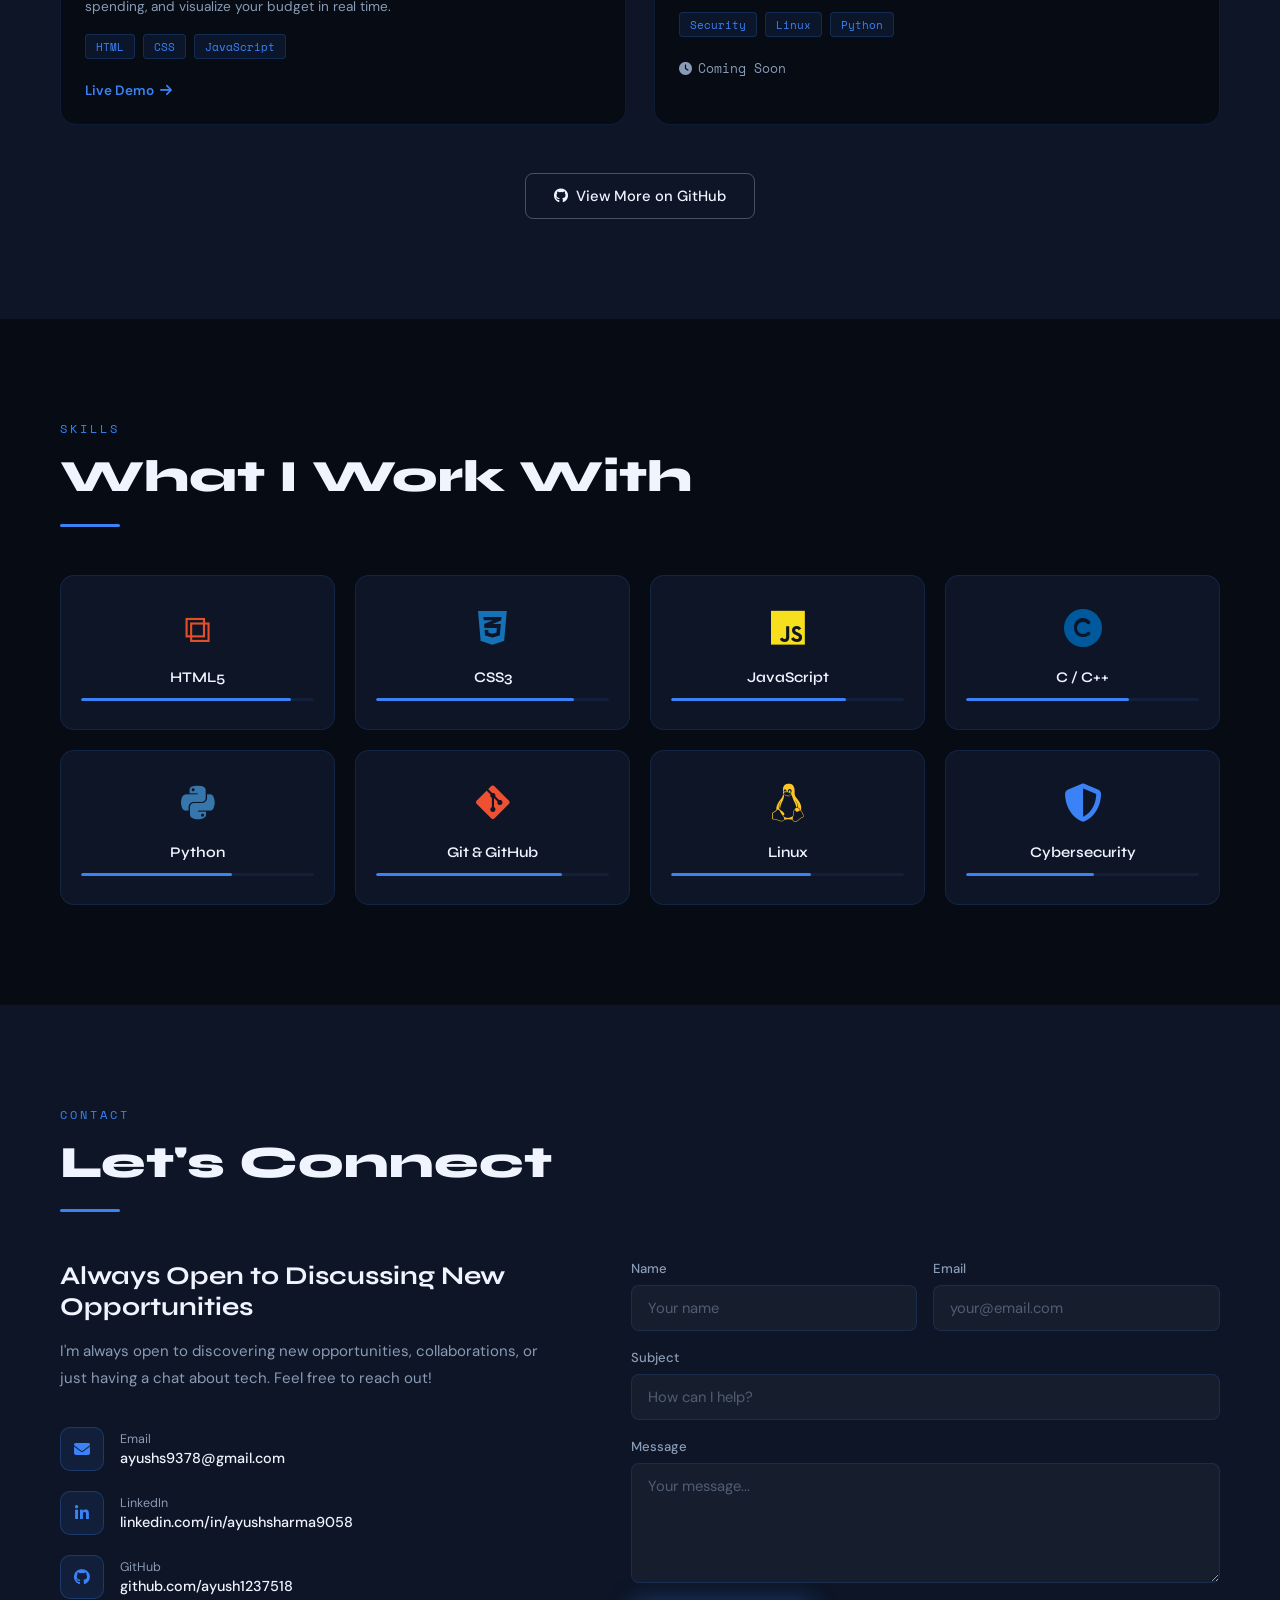
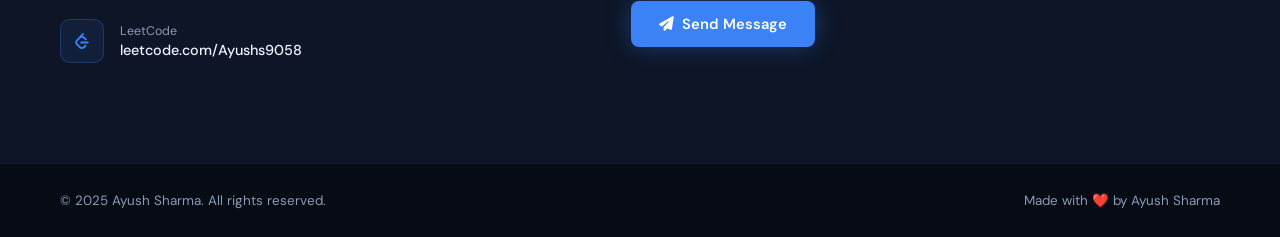
==== commit c70c65b1: "update the project section" ====
--- a/index.html
+++ b/index.html
@@ -257,7 +257,7 @@
 
     /* ── PROJECTS ── */
     #projects { background: var(--bg-card); }
-    .projects-grid { display:grid; grid-template-columns:repeat(3,1fr); gap:28px; }
+    .projects-grid { display:grid; grid-template-columns:repeat(2,1fr); gap:28px; }
     .project-card {
       background:var(--bg-dark); border:1px solid var(--border);
       border-radius:16px; overflow:hidden;
@@ -510,7 +510,7 @@
     <div class="projects-grid reveal">
 
       <!-- Calculator -->
-      <div class="project-card" onclick="window.open('https://ayush1237518.github.io/Calculator.app/','_blank')">
+      <div class="project-card">
         <div class="project-img-placeholder"><i class="fas fa-calculator"></i></div>
         <div class="project-body">
           <div class="project-name">Calculator</div>
@@ -525,7 +525,7 @@
       </div>
 
       <!-- Weather App -->
-      <div class="project-card" onclick="window.open('https://ayush1237518.github.io/Weather.app/','_blank')">
+      <div class="project-card">
         <div class="project-img-placeholder"><i class="fas fa-cloud-sun"></i></div>
         <div class="project-body">
           <div class="project-name">Weather App</div>
@@ -534,6 +534,22 @@
             <span class="tag">HTML</span><span class="tag">CSS</span><span class="tag">JavaScript</span><span class="tag">API</span>
           </div>
           <a href="https://ayush1237518.github.io/Weather.app/" target="_blank" class="project-link">
+            Live Demo <i class="fas fa-arrow-right"></i>
+          </a>
+        </div>
+      </div>
+
+
+      <!-- Smart Expense Tracker -->
+      <div class="project-card">
+        <div class="project-img-placeholder"><i class="fas fa-wallet"></i></div>
+        <div class="project-body">
+          <div class="project-name">Smart Expense Tracker</div>
+          <div class="project-desc">A smart and intuitive expense tracking app to manage your finances, categorize spending, and visualize your budget in real time.</div>
+          <div class="project-tags">
+            <span class="tag">HTML</span><span class="tag">CSS</span><span class="tag">JavaScript</span>
+          </div>
+          <a href="https://ayush1237518.github.io/Smart-Expense-Tracker/" target="_blank" class="project-link">
             Live Demo <i class="fas fa-arrow-right"></i>
           </a>
         </div>
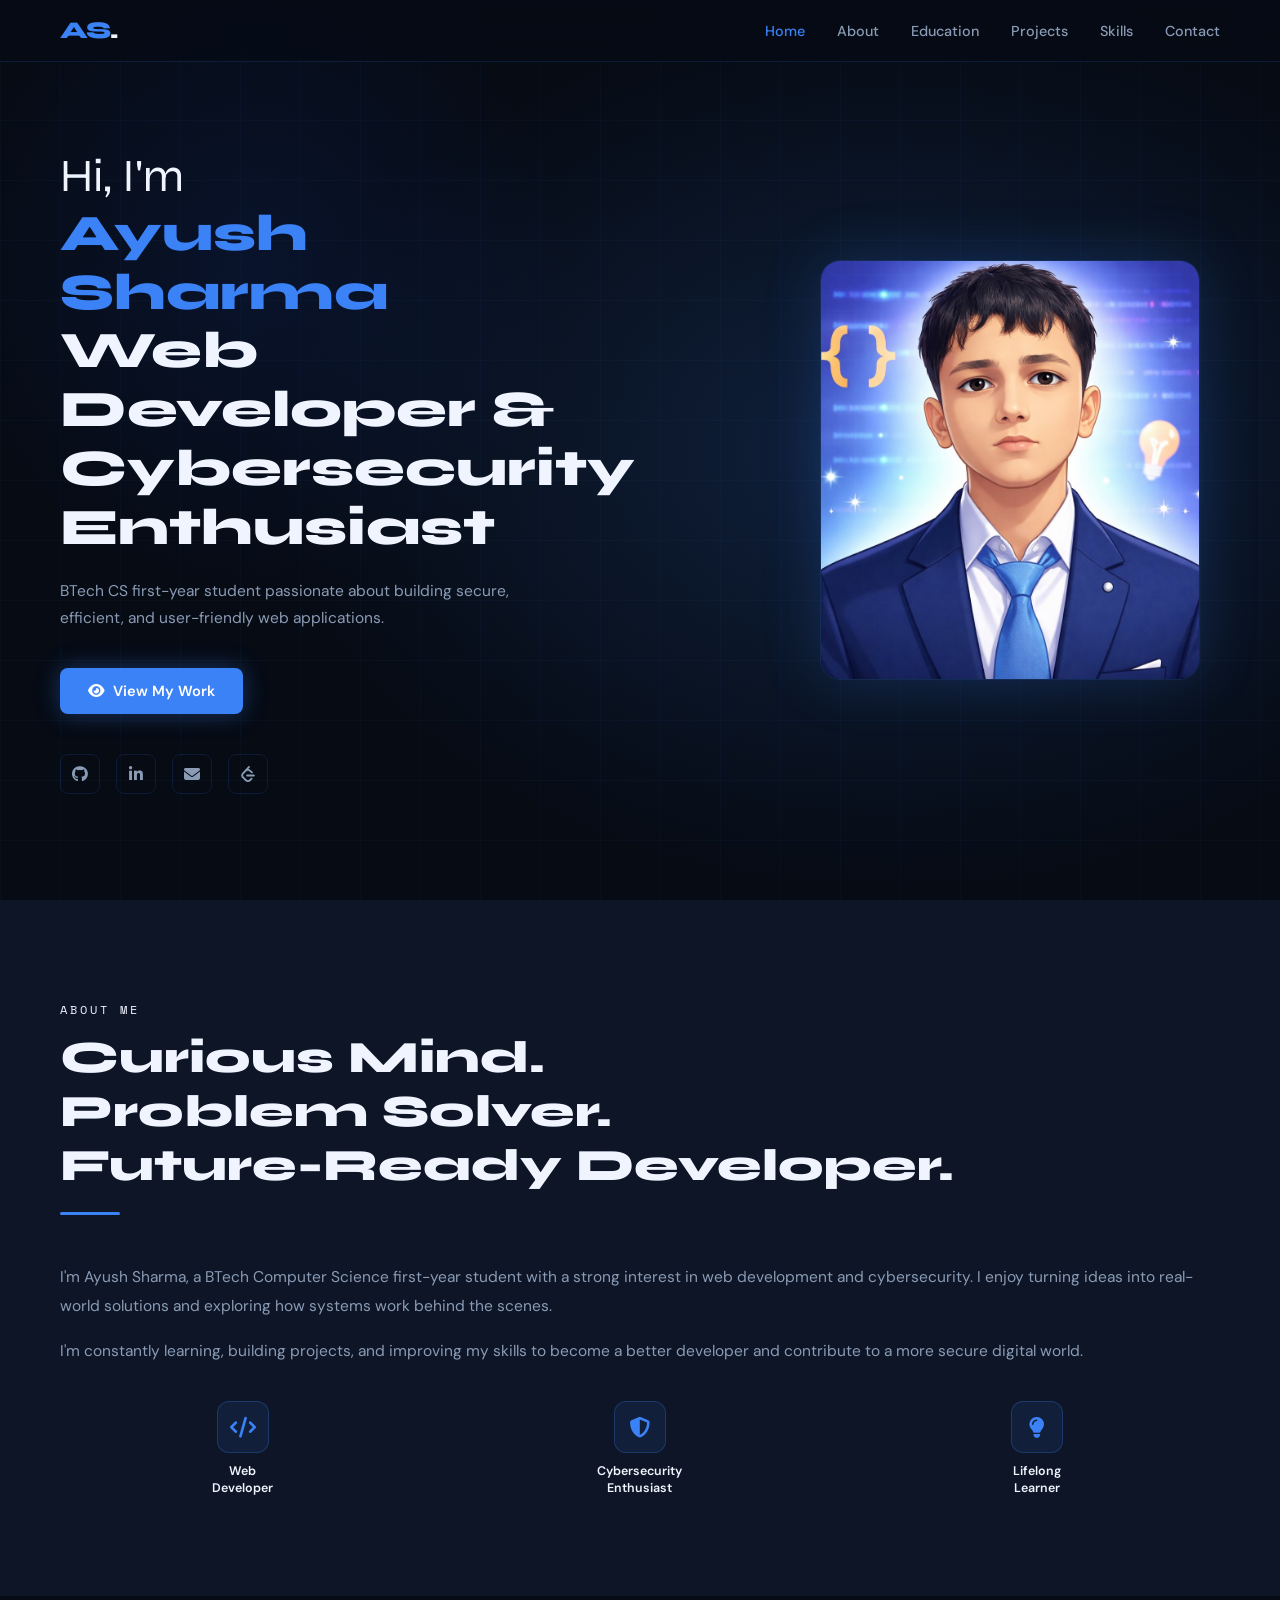
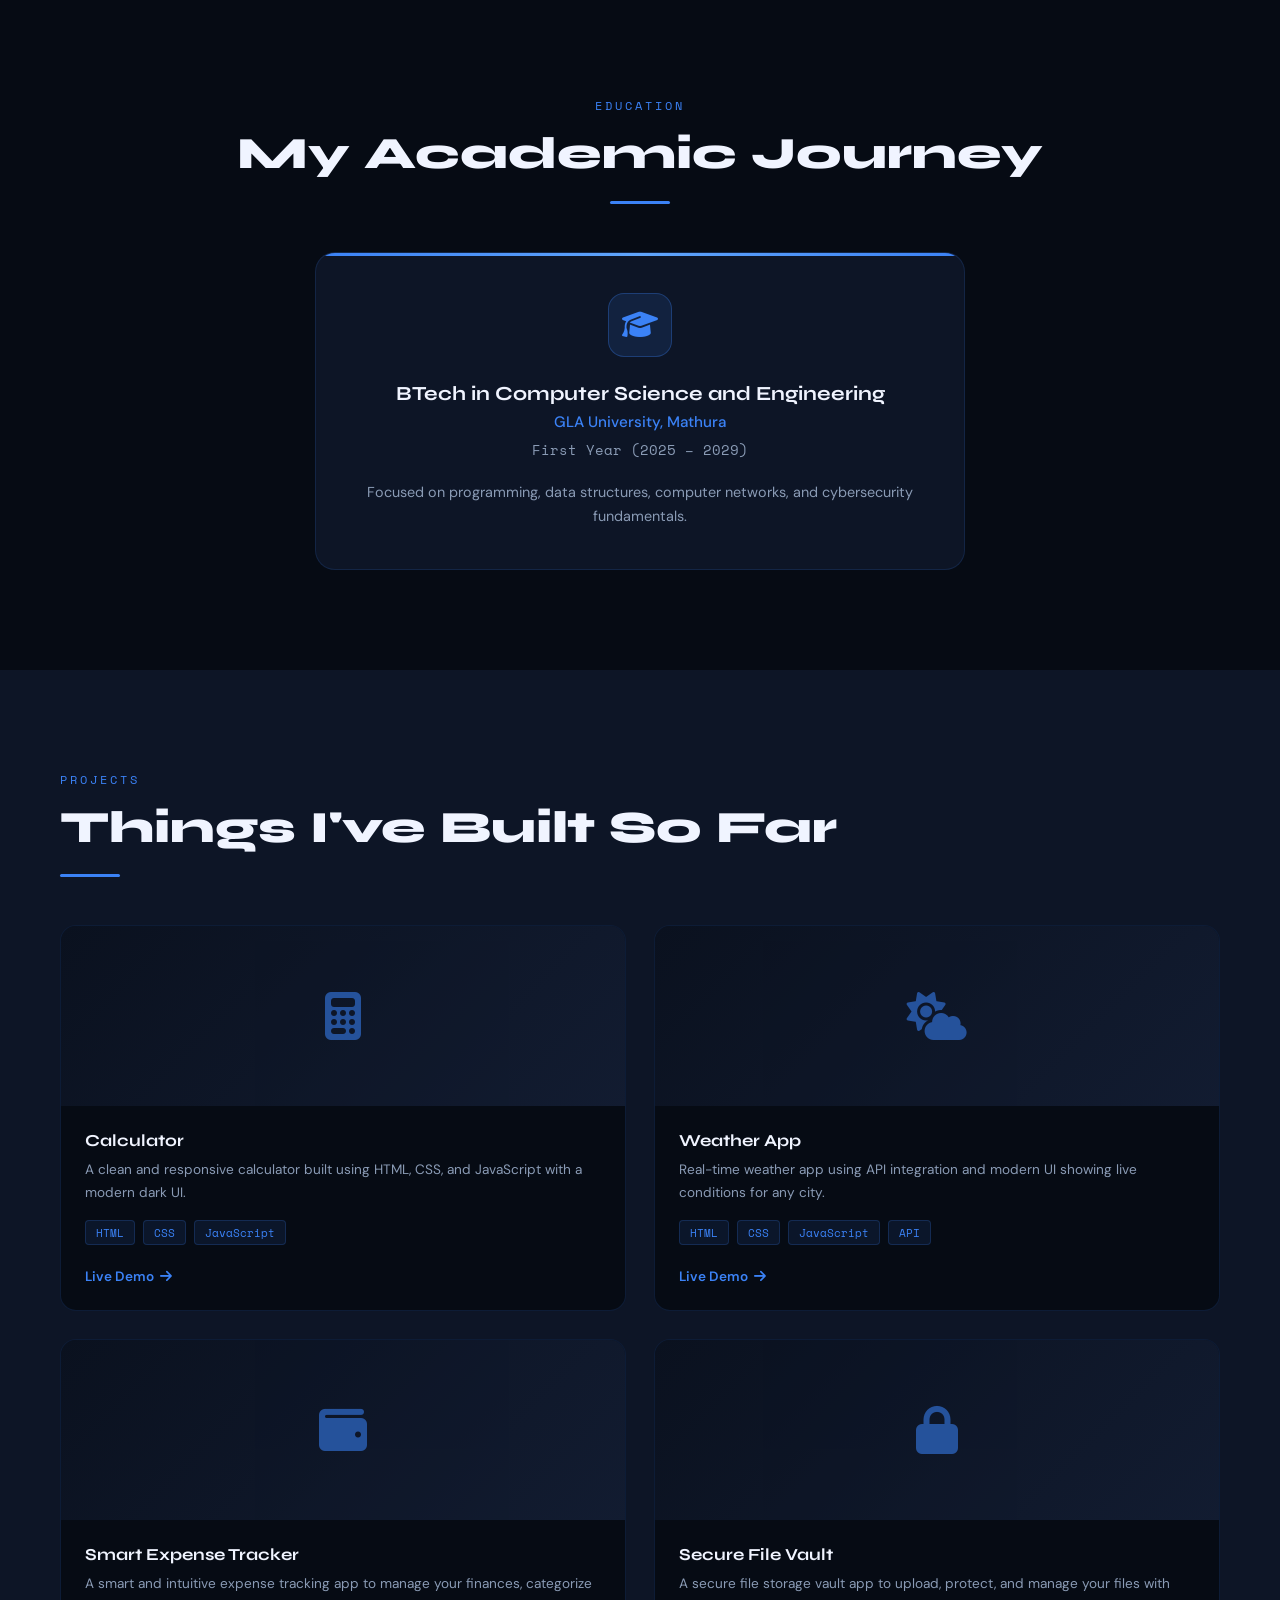
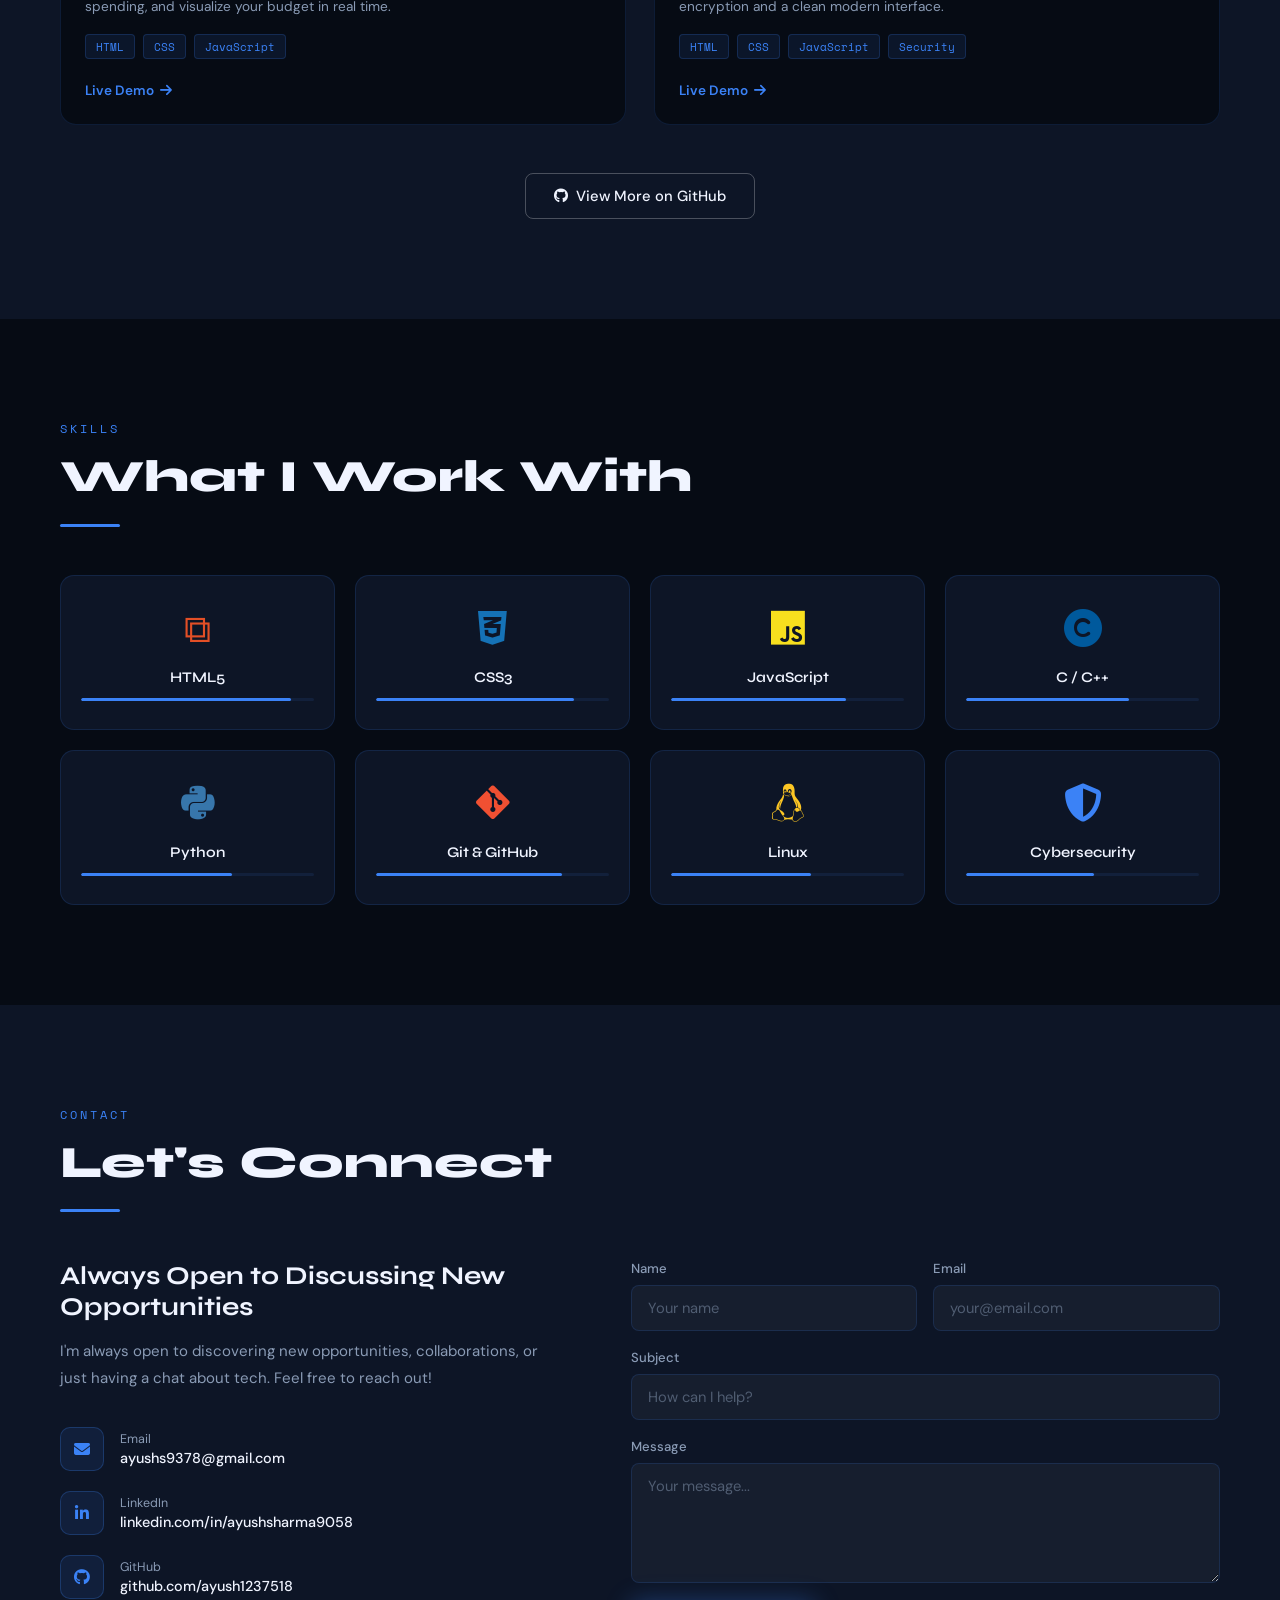
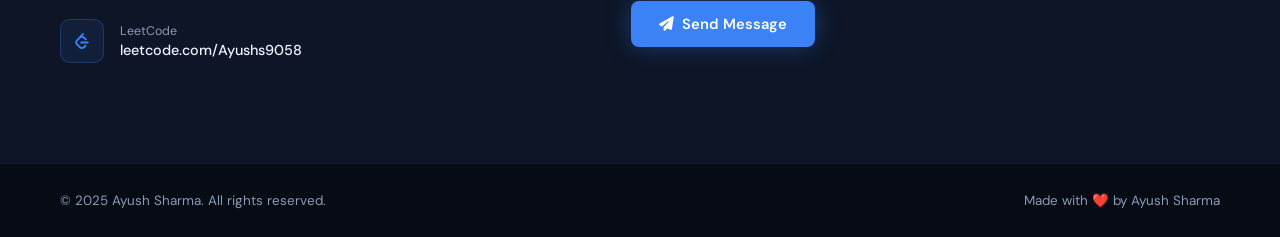
==== commit 99383583: "update the project section" ====
--- a/index.html
+++ b/index.html
@@ -555,16 +555,18 @@
         </div>
       </div>
 
-      <!-- Cybersecurity Projects -->
+      <!-- Secure File Vault -->
       <div class="project-card">
-        <div class="project-img-placeholder"><i class="fas fa-shield-halved"></i></div>
+        <div class="project-img-placeholder"><i class="fas fa-lock"></i></div>
         <div class="project-body">
-          <div class="project-name">Cybersecurity Projects</div>
-          <div class="project-desc">Upcoming projects on ethics, penetration testing, and secure coding practices.</div>
+          <div class="project-name">Secure File Vault</div>
+          <div class="project-desc">A secure file storage vault app to upload, protect, and manage your files with encryption and a clean modern interface.</div>
           <div class="project-tags">
-            <span class="tag">Security</span><span class="tag">Linux</span><span class="tag">Python</span>
-          </div>
-          <span class="coming-soon"><i class="fas fa-clock"></i> Coming Soon</span>
+            <span class="tag">HTML</span><span class="tag">CSS</span><span class="tag">JavaScript</span><span class="tag">Security</span>
+          </div>
+          <a href="https://filesecure1.netlify.app/" target="_blank" class="project-link">
+            Live Demo <i class="fas fa-arrow-right"></i>
+          </a>
         </div>
       </div>
 
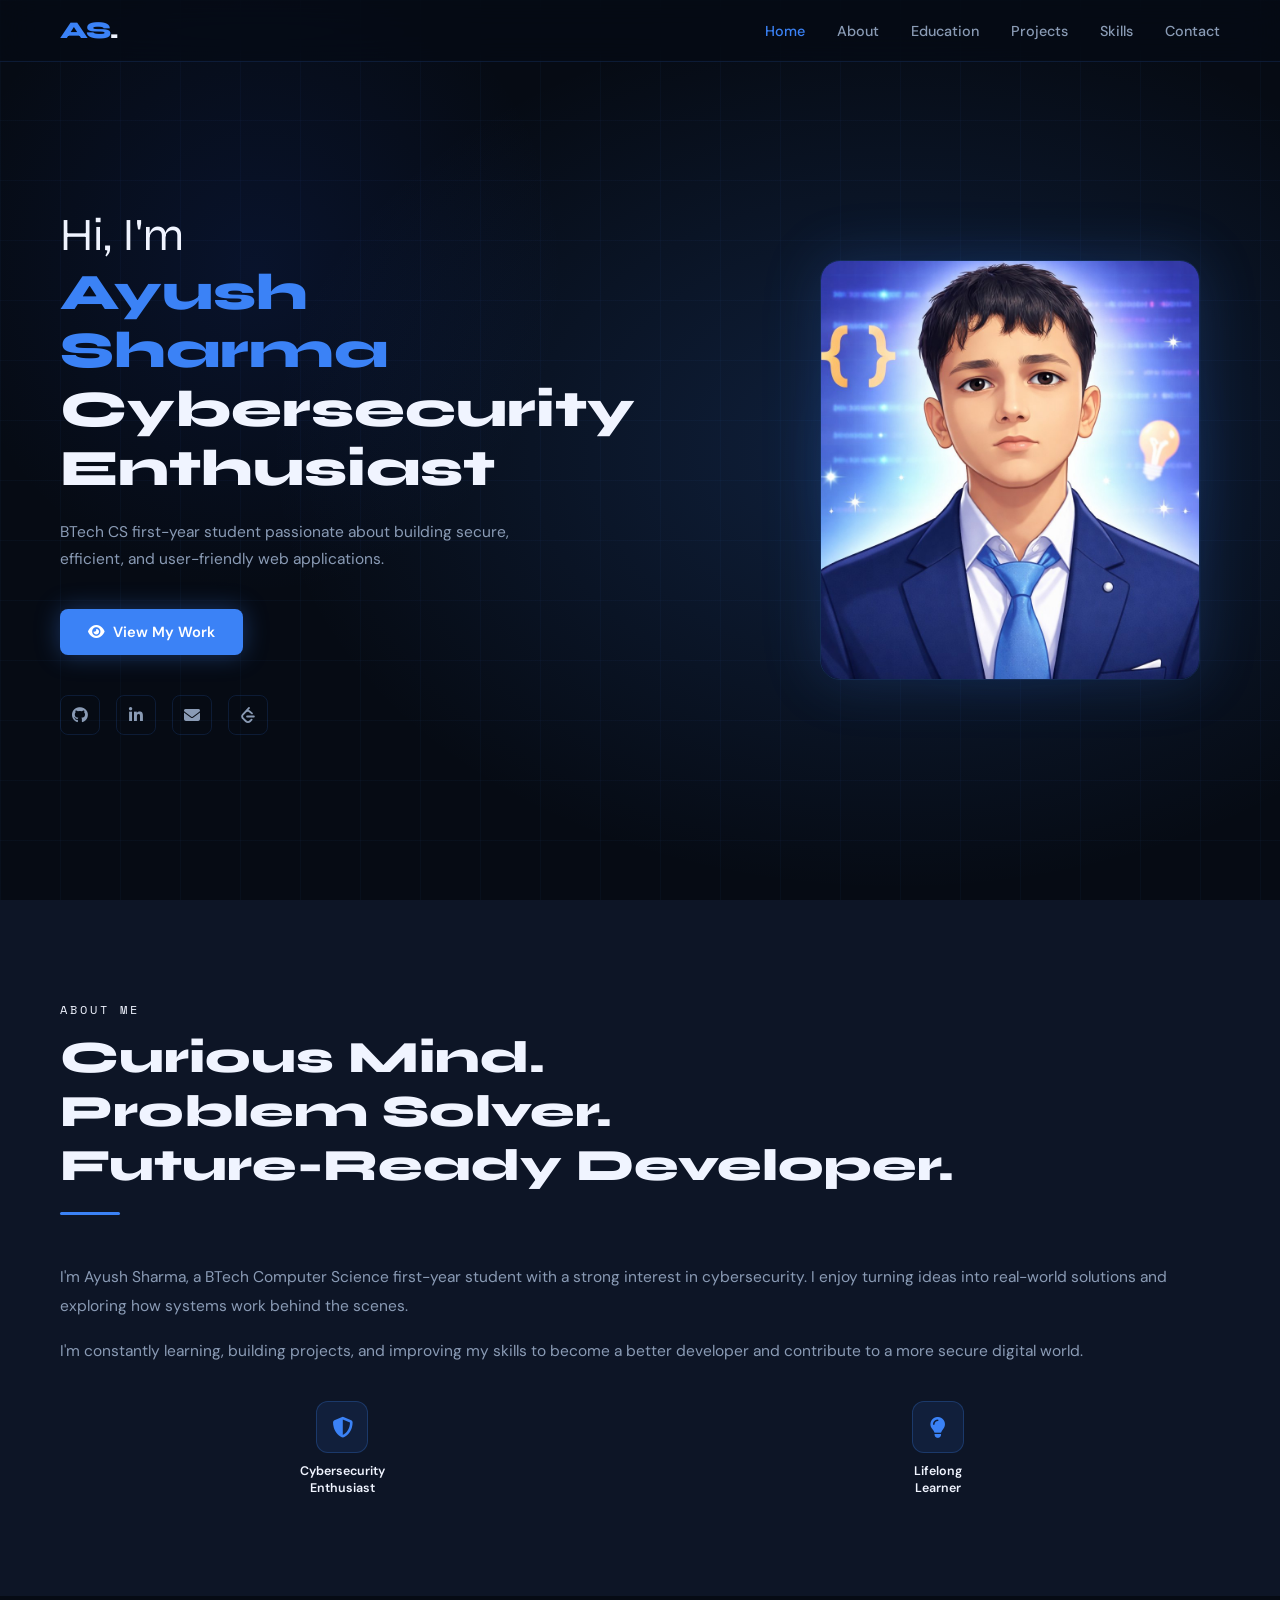
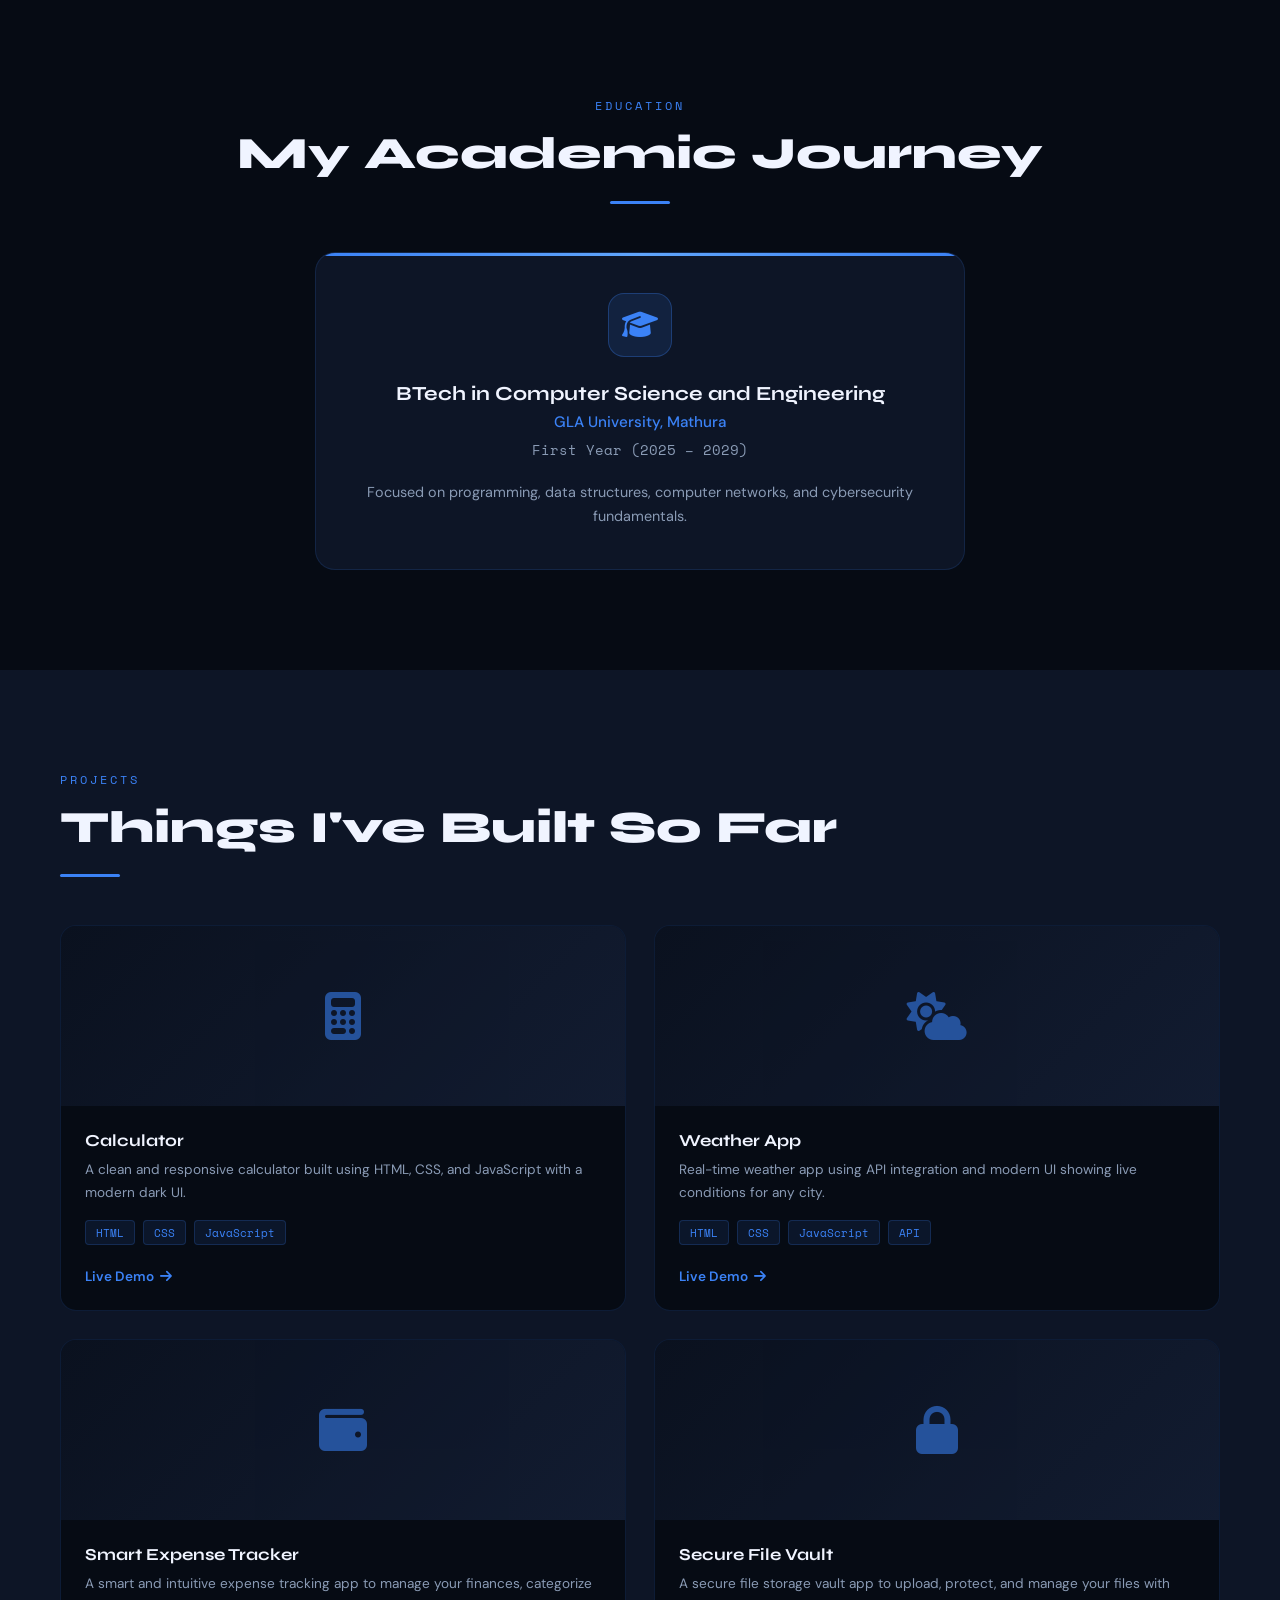
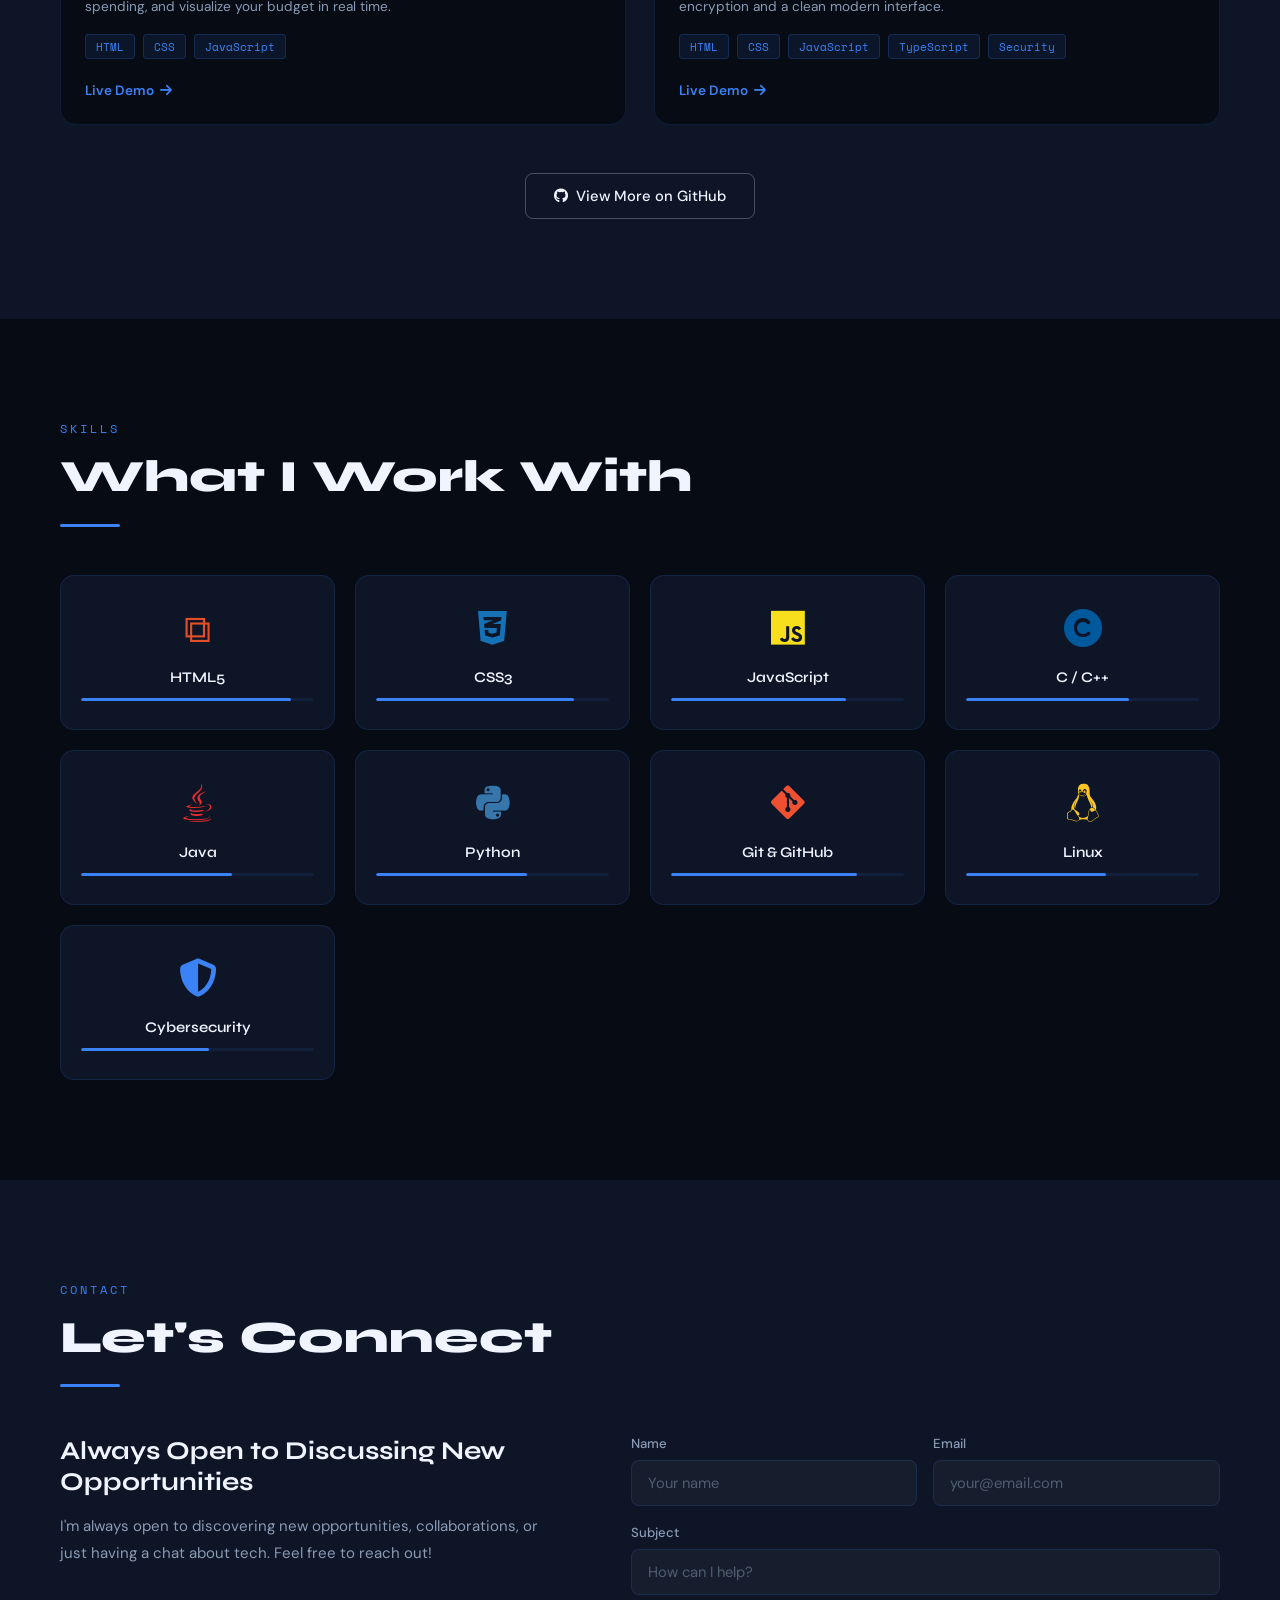
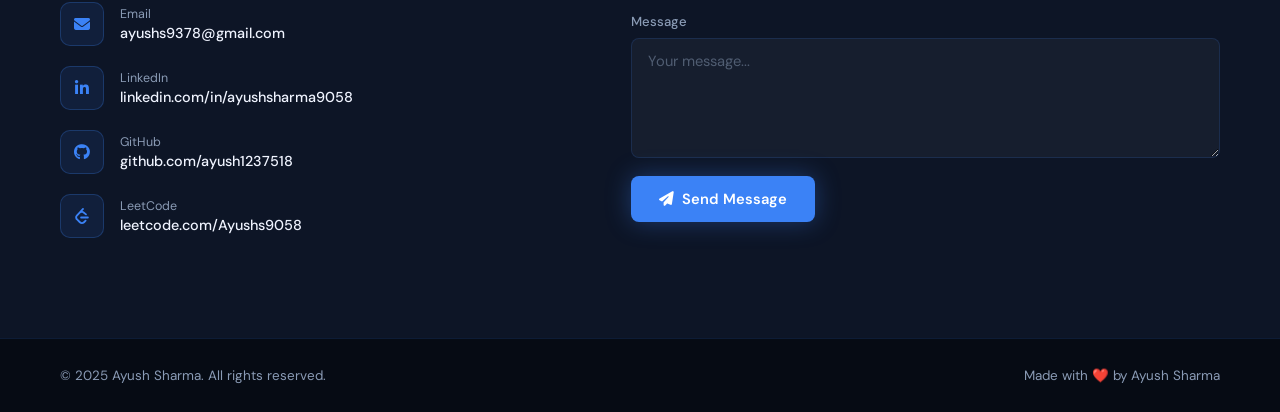
==== commit 6da1e1be: "update the skills section" ====
--- a/index.html
+++ b/index.html
@@ -3,402 +3,10 @@
 <head>
   <meta charset="UTF-8" />
   <meta name="viewport" content="width=device-width, initial-scale=1.0"/>
-  <title>Ayush Sharma | Web Developer & Cybersecurity Enthusiast</title>
+  <title>Ayush Sharma | Cybersecurity Enthusiast</title>
   <link href="https://fonts.googleapis.com/css2?family=Space+Mono:wght@400;700&family=Syne:wght@400;500;600;700;800&family=DM+Sans:wght@300;400;500;600&display=swap" rel="stylesheet"/>
   <link rel="stylesheet" href="https://cdnjs.cloudflare.com/ajax/libs/font-awesome/6.5.0/css/all.min.css"/>
-  <style>
-    :root {
-      --blue: #3B82F6;
-      --blue-glow: rgba(59,130,246,0.25);
-      --blue-dark: #1D4ED8;
-      --bg-dark: #060B14;
-      --bg-card: #0D1526;
-      --bg-light: #F8FAFF;
-      --text-white: #F0F4FF;
-      --text-muted: #8A9BB5;
-      --text-dark: #0D1526;
-      --border: rgba(59,130,246,0.15);
-      --font-display: 'Syne', sans-serif;
-      --font-mono: 'Space Mono', monospace;
-      --font-body: 'DM Sans', sans-serif;
-    }
-    *, *::before, *::after { margin:0; padding:0; box-sizing:border-box; }
-    html { scroll-behavior: smooth; }
-    body { font-family: var(--font-body); background: var(--bg-dark); color: var(--text-white); overflow-x: hidden; }
-
-    /* ── SCROLLBAR ── */
-    ::-webkit-scrollbar { width:6px; }
-    ::-webkit-scrollbar-track { background: var(--bg-dark); }
-    ::-webkit-scrollbar-thumb { background: var(--blue); border-radius:3px; }
-
-    /* ── NAVBAR ── */
-    nav {
-      position: fixed; top:0; left:0; right:0; z-index:1000;
-      display:flex; align-items:center; justify-content:space-between;
-      padding: 16px 60px;
-      background: rgba(6,11,20,0.6);
-      backdrop-filter: blur(20px);
-      -webkit-backdrop-filter: blur(20px);
-      border-bottom: 1px solid var(--border);
-      transition: all 0.3s ease;
-    }
-    nav.scrolled { padding: 12px 60px; background: rgba(6,11,20,0.92); }
-    .nav-logo {
-      font-family: var(--font-display);
-      font-size: 1.5rem;
-      font-weight: 800;
-      color: var(--blue);
-      letter-spacing: -1px;
-    }
-    .nav-logo span { color: var(--text-white); }
-    .nav-links { display:flex; gap:32px; list-style:none; }
-    .nav-links a {
-      font-family: var(--font-body); font-size:0.9rem; font-weight:500;
-      color: var(--text-muted); text-decoration:none;
-      transition: color 0.2s; position:relative;
-    }
-    .nav-links a::after {
-      content:''; position:absolute; bottom:-4px; left:0; right:0;
-      height:2px; background:var(--blue); transform:scaleX(0);
-      transition:transform 0.25s ease;
-    }
-    .nav-links a:hover { color: var(--text-white); }
-    .nav-links a:hover::after { transform:scaleX(1); }
-    .nav-icon { font-size:0.9rem; color: var(--text-muted); cursor:pointer; }
-
-    /* hamburger */
-    .hamburger { display:none; flex-direction:column; gap:5px; cursor:pointer; }
-    .hamburger span { width:24px; height:2px; background:var(--text-white); border-radius:2px; transition:all 0.3s; }
-
-    /* ── HERO ── */
-    #home {
-      min-height: 100vh;
-      display: flex; align-items: center;
-      position: relative; overflow: hidden;
-      padding: 120px 60px 80px;
-    }
-    .hero-bg {
-      position:absolute; inset:0;
-      background: radial-gradient(ellipse 70% 70% at 70% 50%, rgba(59,130,246,0.18) 0%, transparent 70%),
-                  radial-gradient(ellipse 40% 60% at 20% 30%, rgba(29,78,216,0.12) 0%, transparent 60%),
-                  var(--bg-dark);
-    }
-    /* Grid lines */
-    .hero-bg::before {
-      content:'';
-      position:absolute; inset:0;
-      background-image:
-        linear-gradient(rgba(59,130,246,0.04) 1px, transparent 1px),
-        linear-gradient(90deg, rgba(59,130,246,0.04) 1px, transparent 1px);
-      background-size: 60px 60px;
-    }
-    .hero-content {
-      position:relative; z-index:2;
-      display: flex; align-items:center; justify-content:space-between;
-      width:100%; max-width:1200px; margin:0 auto; gap:60px;
-    }
-    .hero-left { flex:1; max-width:580px; }
-    .hero-badge {
-      display:inline-flex; align-items:center; gap:8px;
-      background: rgba(59,130,246,0.1); border:1px solid rgba(59,130,246,0.3);
-      border-radius:30px; padding:6px 16px; margin-bottom:24px;
-      font-size:0.78rem; font-family:var(--font-mono); color:var(--blue);
-      animation: fadeInUp 0.6s ease both;
-    }
-    .hero-badge::before { content:''; width:8px; height:8px; background:var(--blue); border-radius:50%; animation:pulse 2s infinite; }
-    @keyframes pulse { 0%,100%{opacity:1;} 50%{opacity:0.4;} }
-    .hero-title {
-      font-family: var(--font-display);
-      font-size: clamp(2rem, 4vw, 3.2rem);
-      font-weight: 800; line-height: 1.15;
-      margin-bottom: 20px;
-      animation: fadeInUp 0.7s ease 0.1s both;
-    }
-    .hero-title .hi { color: var(--text-white); font-weight:400; font-size:0.9em; }
-    .hero-title .name { color: var(--blue); }
-    .hero-desc {
-      font-size: 0.97rem; color: var(--text-muted); line-height:1.75;
-      margin-bottom:36px; max-width:480px;
-      animation: fadeInUp 0.7s ease 0.2s both;
-    }
-    .hero-btns {
-      display:flex; gap:16px; flex-wrap:wrap; margin-bottom:40px;
-      animation: fadeInUp 0.7s ease 0.3s both;
-    }
-    .btn-primary {
-      display:inline-flex; align-items:center; gap:8px;
-      background: var(--blue); color:#fff;
-      border:none; border-radius:8px; padding:13px 28px;
-      font-family:var(--font-body); font-size:0.92rem; font-weight:600;
-      cursor:pointer; text-decoration:none;
-      transition: all 0.25s ease;
-      box-shadow: 0 0 24px rgba(59,130,246,0.35);
-    }
-    .btn-primary:hover { background: var(--blue-dark); transform:translateY(-2px); box-shadow:0 0 36px rgba(59,130,246,0.5); }
-    .btn-outline {
-      display:inline-flex; align-items:center; gap:8px;
-      background: transparent; color:var(--text-white);
-      border:1.5px solid rgba(255,255,255,0.25); border-radius:8px; padding:12px 28px;
-      font-family:var(--font-body); font-size:0.92rem; font-weight:500;
-      cursor:pointer; text-decoration:none;
-      transition: all 0.25s ease;
-    }
-    .btn-outline:hover { border-color:var(--blue); color:var(--blue); transform:translateY(-2px); }
-    .hero-socials {
-      display:flex; gap:16px;
-      animation: fadeInUp 0.7s ease 0.4s both;
-    }
-    .hero-socials a {
-      width:40px; height:40px;
-      display:flex; align-items:center; justify-content:center;
-      border:1px solid var(--border); border-radius:8px;
-      color:var(--text-muted); font-size:1rem; text-decoration:none;
-      transition: all 0.25s;
-    }
-    .hero-socials a:hover { border-color:var(--blue); color:var(--blue); transform:translateY(-3px); }
-    .hero-right {
-      flex:0 0 400px; position:relative;
-      animation: fadeInRight 0.9s ease 0.2s both;
-    }
-    .hero-img-wrapper {
-      position:relative; width:380px; height:420px;
-    }
-    .hero-img-glow {
-      position:absolute; inset:-20px;
-      background: radial-gradient(ellipse, rgba(59,130,246,0.3), transparent 70%);
-      border-radius:50%; filter:blur(30px);
-    }
-    .hero-img {
-      width:100%; height:100%; object-fit:cover; border-radius:20px;
-      position:relative; z-index:1;
-      border:1px solid rgba(59,130,246,0.2);
-      box-shadow: 0 0 60px rgba(59,130,246,0.2);
-    }
-    /* floating badges */
-    .float-badge {
-      position:absolute; z-index:2;
-      background:rgba(13,21,38,0.9); backdrop-filter:blur(10px);
-      border:1px solid var(--border); border-radius:12px;
-      padding:10px 16px; font-size:0.78rem;
-      display:flex; align-items:center; gap:8px;
-    }
-    .float-badge.top { top:-20px; right:-20px; color:var(--blue); }
-    .float-badge.bot { bottom:-10px; left:-20px; color:#10B981; }
-    .float-badge i { font-size:1rem; }
-    @keyframes fadeInUp { from{opacity:0;transform:translateY(28px);} to{opacity:1;transform:translateY(0);} }
-    @keyframes fadeInRight { from{opacity:0;transform:translateX(40px);} to{opacity:1;transform:translateX(0);} }
-
-    /* ── SECTIONS ── */
-    section { padding: 100px 60px; }
-    .section-inner { max-width:1200px; margin:0 auto; }
-    .section-tag {
-      font-family:var(--font-mono); font-size:0.78rem; color:var(--blue);
-      letter-spacing:3px; text-transform:uppercase; margin-bottom:12px;
-    }
-    .section-title {
-      font-family:var(--font-display); font-size:clamp(1.8rem,3.5vw,2.8rem);
-      font-weight:800; line-height:1.2; margin-bottom:20px;
-    }
-    .section-line {
-      width:60px; height:3px; background:var(--blue); border-radius:2px; margin-bottom:48px;
-    }
-
-    /* ── ABOUT ── */
-    #about { background: var(--bg-card); }
-    #about .section-tag, #about .section-title { color:var(--text-white); }
-    #about .section-line { }
-    .about-grid {
-      display:block;
-    }
-    .about-text p {
-      font-size:0.97rem; color:var(--text-muted); line-height:1.85; margin-bottom:16px;
-    }
-    .about-highlights {
-      display:flex; gap:32px; margin-top:36px; flex-wrap:wrap;
-    }
-    .highlight-item {
-      display:flex; flex-direction:column; align-items:center; gap:10px;
-      text-align:center; flex:1; min-width:80px;
-    }
-    .highlight-icon {
-      width:52px; height:52px;
-      display:flex; align-items:center; justify-content:center;
-      background: rgba(59,130,246,0.1); border:1px solid rgba(59,130,246,0.25);
-      border-radius:12px; font-size:1.3rem; color:var(--blue);
-      transition: all 0.25s;
-    }
-    .highlight-item:hover .highlight-icon { background:var(--blue); color:#fff; transform:translateY(-4px); }
-    .highlight-label { font-size:0.78rem; font-weight:600; color:var(--text-white); line-height:1.3; }
-
-    /* ── EDUCATION ── */
-    #education { background: var(--bg-dark); text-align:center; }
-    .edu-card {
-      max-width:650px; margin:0 auto;
-      background:var(--bg-card); border:1px solid var(--border);
-      border-radius:20px; padding:40px;
-      position:relative; overflow:hidden;
-      transition: transform 0.3s, box-shadow 0.3s;
-    }
-    .edu-card:hover { transform:translateY(-6px); box-shadow:0 20px 60px rgba(59,130,246,0.15); }
-    .edu-card::before {
-      content:''; position:absolute; top:0; left:0; right:0; height:3px;
-      background:linear-gradient(90deg, var(--blue), #60A5FA, var(--blue));
-    }
-    .edu-icon {
-      width:64px; height:64px; background:rgba(59,130,246,0.12);
-      border:1px solid rgba(59,130,246,0.3); border-radius:16px;
-      display:flex; align-items:center; justify-content:center;
-      font-size:1.8rem; color:var(--blue); margin:0 auto 24px;
-    }
-    .edu-degree { font-family:var(--font-display); font-size:1.25rem; font-weight:700; margin-bottom:6px; }
-    .edu-uni { font-size:0.95rem; color:var(--blue); font-weight:500; margin-bottom:8px; }
-    .edu-year { font-size:0.85rem; color:var(--text-muted); font-family:var(--font-mono); margin-bottom:20px; }
-    .edu-desc { font-size:0.9rem; color:var(--text-muted); line-height:1.7; }
-
-    /* ── PROJECTS ── */
-    #projects { background: var(--bg-card); }
-    .projects-grid { display:grid; grid-template-columns:repeat(2,1fr); gap:28px; }
-    .project-card {
-      background:var(--bg-dark); border:1px solid var(--border);
-      border-radius:16px; overflow:hidden;
-      transition: all 0.3s ease;
-      cursor:pointer;
-    }
-    .project-card:hover { transform:translateY(-8px); border-color:rgba(59,130,246,0.4); box-shadow:0 20px 50px rgba(59,130,246,0.15); }
-    .project-img {
-      width:100%; height:180px; object-fit:cover;
-      display:block; transition:transform 0.4s ease;
-    }
-    .project-card:hover .project-img { transform:scale(1.05); }
-    .project-img-placeholder {
-      width:100%; height:180px;
-      background:linear-gradient(135deg, #0D1526, #1a2744);
-      display:flex; align-items:center; justify-content:center;
-      font-size:3rem; color:var(--blue); opacity:0.6;
-      transition:transform 0.4s ease;
-    }
-    .project-card:hover .project-img-placeholder { transform:scale(1.05); }
-    .project-body { padding:24px; }
-    .project-name { font-family:var(--font-display); font-size:1.05rem; font-weight:700; margin-bottom:8px; }
-    .project-desc { font-size:0.85rem; color:var(--text-muted); line-height:1.65; margin-bottom:16px; }
-    .project-tags { display:flex; flex-wrap:wrap; gap:8px; margin-bottom:20px; }
-    .tag {
-      font-family:var(--font-mono); font-size:0.7rem;
-      background:rgba(59,130,246,0.1); border:1px solid rgba(59,130,246,0.2);
-      color:var(--blue); border-radius:4px; padding:3px 10px;
-    }
-    .project-link {
-      display:inline-flex; align-items:center; gap:6px;
-      color:var(--blue); font-size:0.85rem; font-weight:600;
-      text-decoration:none; transition:gap 0.2s;
-    }
-    .project-link:hover { gap:10px; }
-    .coming-soon {
-      display:inline-flex; align-items:center; gap:6px;
-      font-size:0.82rem; color:var(--text-muted);
-      font-family:var(--font-mono);
-    }
-    .projects-more { text-align:center; margin-top:48px; }
-
-    /* ── SKILLS ── */
-    #skills { background:var(--bg-dark); }
-    .skills-grid { display:grid; grid-template-columns:repeat(4,1fr); gap:20px; }
-    .skill-card {
-      background:var(--bg-card); border:1px solid var(--border);
-      border-radius:14px; padding:28px 20px;
-      text-align:center; transition:all 0.3s;
-      cursor:default;
-    }
-    .skill-card:hover { border-color:var(--blue); transform:translateY(-6px); box-shadow:0 12px 40px rgba(59,130,246,0.15); }
-    .skill-icon { font-size:2.4rem; margin-bottom:14px; display:block; }
-    .skill-name { font-family:var(--font-display); font-size:0.92rem; font-weight:600; color:var(--text-white); }
-    .skill-level {
-      margin-top:12px; height:3px; background:rgba(59,130,246,0.1); border-radius:2px; overflow:hidden;
-    }
-    .skill-level-fill { height:100%; background:var(--blue); border-radius:2px; transition:width 1s ease; }
-
-    /* ── CONTACT ── */
-    #contact { background:var(--bg-card); }
-    .contact-grid { display:grid; grid-template-columns:1fr 1.2fr; gap:80px; align-items:start; }
-    .contact-info h3 { font-family:var(--font-display); font-size:1.6rem; font-weight:700; margin-bottom:16px; }
-    .contact-info p { font-size:0.94rem; color:var(--text-muted); line-height:1.75; margin-bottom:36px; }
-    .contact-items { display:flex; flex-direction:column; gap:20px; }
-    .contact-item {
-      display:flex; align-items:center; gap:16px;
-    }
-    .contact-item-icon {
-      width:44px; height:44px; flex-shrink:0;
-      background:rgba(59,130,246,0.1); border:1px solid rgba(59,130,246,0.25);
-      border-radius:10px; display:flex; align-items:center; justify-content:center;
-      color:var(--blue); font-size:1rem;
-    }
-    .contact-item-text { font-size:0.9rem; }
-    .contact-item-label { color:var(--text-muted); font-size:0.78rem; margin-bottom:2px; }
-    .contact-item-val { color:var(--text-white); font-weight:500; }
-    .contact-item-val a { color:var(--text-white); text-decoration:none; transition:color 0.2s; }
-    .contact-item-val a:hover { color:var(--blue); }
-
-    /* FORM */
-    .contact-form { display:flex; flex-direction:column; gap:18px; }
-    .form-row { display:grid; grid-template-columns:1fr 1fr; gap:16px; }
-    .form-group { display:flex; flex-direction:column; gap:8px; }
-    .form-group label { font-size:0.82rem; font-weight:500; color:var(--text-muted); }
-    .form-group input, .form-group textarea {
-      background:rgba(255,255,255,0.04); border:1px solid var(--border);
-      border-radius:8px; padding:12px 16px;
-      color:var(--text-white); font-family:var(--font-body); font-size:0.92rem;
-      outline:none; transition:border 0.2s;
-      resize:vertical;
-    }
-    .form-group input:focus, .form-group textarea:focus { border-color:var(--blue); background:rgba(59,130,246,0.06); }
-    .form-group textarea { min-height:120px; }
-    .form-group input::placeholder, .form-group textarea::placeholder { color:rgba(138,155,181,0.5); }
-
-    /* ── FOOTER ── */
-    footer {
-      background:var(--bg-dark); border-top:1px solid var(--border);
-      padding:28px 60px;
-      display:flex; align-items:center; justify-content:space-between;
-      flex-wrap:wrap; gap:12px;
-    }
-    .footer-copy { font-size:0.84rem; color:var(--text-muted); }
-    .footer-made { font-size:0.84rem; color:var(--text-muted); }
-
-    /* ── ANIMATIONS ── */
-    .reveal {
-      opacity:0; transform:translateY(32px);
-      transition: opacity 0.7s ease, transform 0.7s ease;
-    }
-    .reveal.visible { opacity:1; transform:translateY(0); }
-
-    /* ── RESPONSIVE ── */
-    @media(max-width:1024px){
-      nav { padding:14px 32px; }
-      section { padding:80px 32px; }
-      footer { padding:24px 32px; }
-      #home { padding:120px 32px 80px; }
-      .about-grid { grid-template-columns:1fr; gap:48px; }
-      .contact-grid { grid-template-columns:1fr; gap:48px; }
-      .projects-grid { grid-template-columns:repeat(2,1fr); }
-      .skills-grid { grid-template-columns:repeat(4,1fr); }
-      .hero-right { flex:0 0 300px; }
-      .hero-img-wrapper { width:300px; height:340px; }
-    }
-    @media(max-width:768px){
-      .nav-links { display:none; flex-direction:column; position:fixed; top:0; left:0; right:0; bottom:0; background:var(--bg-dark); padding:100px 40px; gap:24px; }
-      .nav-links.open { display:flex; }
-      .hamburger { display:flex; z-index:1001; }
-      .hero-content { flex-direction:column; text-align:center; }
-      .hero-left { max-width:100%; }
-      .hero-right { display:none; }
-      .hero-btns { justify-content:center; }
-      .hero-socials { justify-content:center; }
-      .projects-grid { grid-template-columns:1fr; }
-      .skills-grid { grid-template-columns:repeat(2,1fr); }
-      .form-row { grid-template-columns:1fr; }
-      footer { flex-direction:column; text-align:center; }
-    }
-  </style>
+  <link rel="stylesheet" href="styles.css"/>
 </head>
 <body>
 
@@ -426,7 +34,7 @@
       <h1 class="hero-title">
         <span class="hi">Hi, I'm</span><br>
         <span class="name">Ayush Sharma</span><br>
-        Web Developer &amp;<br>Cybersecurity Enthusiast
+        Cybersecurity Enthusiast
       </h1>
       <p class="hero-desc">
         BTech CS first-year student passionate about building secure, efficient, and user-friendly web applications.
@@ -462,13 +70,9 @@
         <div class="section-tag">About Me</div>
         <h2 class="section-title" style="color:var(--text-white);">Curious Mind.<br>Problem Solver.<br>Future-Ready Developer.</h2>
         <div class="section-line"></div>
-        <p>I'm Ayush Sharma, a BTech Computer Science first-year student with a strong interest in web development and cybersecurity. I enjoy turning ideas into real-world solutions and exploring how systems work behind the scenes.</p>
+        <p>I'm Ayush Sharma, a BTech Computer Science first-year student with a strong interest in cybersecurity. I enjoy turning ideas into real-world solutions and exploring how systems work behind the scenes.</p>
         <p>I'm constantly learning, building projects, and improving my skills to become a better developer and contribute to a more secure digital world.</p>
         <div class="about-highlights">
-          <div class="highlight-item">
-            <div class="highlight-icon"><i class="fas fa-code"></i></div>
-            <span class="highlight-label">Web<br>Developer</span>
-          </div>
           <div class="highlight-item">
             <div class="highlight-icon"><i class="fas fa-shield-halved"></i></div>
             <span class="highlight-label">Cybersecurity<br>Enthusiast</span>
@@ -562,7 +166,7 @@
           <div class="project-name">Secure File Vault</div>
           <div class="project-desc">A secure file storage vault app to upload, protect, and manage your files with encryption and a clean modern interface.</div>
           <div class="project-tags">
-            <span class="tag">HTML</span><span class="tag">CSS</span><span class="tag">JavaScript</span><span class="tag">Security</span>
+            <span class="tag">HTML</span><span class="tag">CSS</span><span class="tag">JavaScript</span><span class="tag">TypeScript</span><span class="tag">Security</span>
           </div>
           <a href="https://filesecure1.netlify.app/" target="_blank" class="project-link">
             Live Demo <i class="fas fa-arrow-right"></i>
@@ -607,6 +211,11 @@
         <span class="skill-icon" style="color:#00599C;"><i class="fas fa-copyright"></i></span>
         <div class="skill-name">C / C++</div>
         <div class="skill-level"><div class="skill-level-fill" style="width:70%"></div></div>
+      </div>
+      <div class="skill-card">
+        <span class="skill-icon" style="color:#EA2D2E;"><i class="fab fa-java"></i></span>
+        <div class="skill-name">Java</div>
+        <div class="skill-level"><div class="skill-level-fill" style="width:65%"></div></div>
       </div>
       <div class="skill-card">
         <span class="skill-icon" style="color:#3776AB;"><i class="fab fa-python"></i></span>
@@ -712,62 +321,6 @@
   <div class="footer-made">Made with ❤️ by Ayush Sharma</div>
 </footer>
 
-<script>
-  // ── Navbar scroll ──
-  const navbar = document.getElementById('navbar');
-  window.addEventListener('scroll', () => {
-    navbar.classList.toggle('scrolled', window.scrollY > 50);
-  });
-
-  // ── Hamburger menu ──
-  function toggleMenu() {
-    document.getElementById('navLinks').classList.toggle('open');
-  }
-  document.querySelectorAll('.nav-links a').forEach(link => {
-    link.addEventListener('click', () => {
-      document.getElementById('navLinks').classList.remove('open');
-    });
-  });
-
-  // ── Scroll reveal ──
-  const observer = new IntersectionObserver((entries) => {
-    entries.forEach((e, i) => {
-      if (e.isIntersecting) {
-        setTimeout(() => e.target.classList.add('visible'), i * 80);
-      }
-    });
-  }, { threshold: 0.1 });
-  document.querySelectorAll('.reveal').forEach(el => observer.observe(el));
-
-  // ── Contact form ──
-  function handleSubmit(e) {
-    e.preventDefault();
-    const btn = e.target.querySelector('button[type=submit]');
-    btn.innerHTML = '<i class="fas fa-check"></i> Sent!';
-    btn.style.background = '#10B981';
-    setTimeout(() => {
-      btn.innerHTML = '<i class="fas fa-paper-plane"></i> Send Message';
-      btn.style.background = '';
-      e.target.reset();
-    }, 3000);
-  }
-
-  // ── Active nav link on scroll ──
-  const sections = document.querySelectorAll('section[id]');
-  window.addEventListener('scroll', () => {
-    const scrollY = window.scrollY + 100;
-    sections.forEach(sec => {
-      const top = sec.offsetTop;
-      const height = sec.offsetHeight;
-      const id = sec.getAttribute('id');
-      const link = document.querySelector(`.nav-links a[href="#${id}"]`);
-      if (link) {
-        link.style.color = scrollY >= top && scrollY < top + height ? 'var(--blue)' : '';
-      }
-    });
-  });
-
-
-</script>
+<script src="script.js"></script>
 </body>
 </html>
--- a/styles.css
+++ b/styles.css
@@ -0,0 +1,391 @@
+:root {
+      --blue: #3B82F6;
+      --blue-glow: rgba(59,130,246,0.25);
+      --blue-dark: #1D4ED8;
+      --bg-dark: #060B14;
+      --bg-card: #0D1526;
+      --bg-light: #F8FAFF;
+      --text-white: #F0F4FF;
+      --text-muted: #8A9BB5;
+      --text-dark: #0D1526;
+      --border: rgba(59,130,246,0.15);
+      --font-display: 'Syne', sans-serif;
+      --font-mono: 'Space Mono', monospace;
+      --font-body: 'DM Sans', sans-serif;
+    }
+    *, *::before, *::after { margin:0; padding:0; box-sizing:border-box; }
+    html { scroll-behavior: smooth; }
+    body { font-family: var(--font-body); background: var(--bg-dark); color: var(--text-white); overflow-x: hidden; }
+
+    /* ── SCROLLBAR ── */
+    ::-webkit-scrollbar { width:6px; }
+    ::-webkit-scrollbar-track { background: var(--bg-dark); }
+    ::-webkit-scrollbar-thumb { background: var(--blue); border-radius:3px; }
+
+    /* ── NAVBAR ── */
+    nav {
+      position: fixed; top:0; left:0; right:0; z-index:1000;
+      display:flex; align-items:center; justify-content:space-between;
+      padding: 16px 60px;
+      background: rgba(6,11,20,0.6);
+      backdrop-filter: blur(20px);
+      -webkit-backdrop-filter: blur(20px);
+      border-bottom: 1px solid var(--border);
+      transition: all 0.3s ease;
+    }
+    nav.scrolled { padding: 12px 60px; background: rgba(6,11,20,0.92); }
+    .nav-logo {
+      font-family: var(--font-display);
+      font-size: 1.5rem;
+      font-weight: 800;
+      color: var(--blue);
+      letter-spacing: -1px;
+    }
+    .nav-logo span { color: var(--text-white); }
+    .nav-links { display:flex; gap:32px; list-style:none; }
+    .nav-links a {
+      font-family: var(--font-body); font-size:0.9rem; font-weight:500;
+      color: var(--text-muted); text-decoration:none;
+      transition: color 0.2s; position:relative;
+    }
+    .nav-links a::after {
+      content:''; position:absolute; bottom:-4px; left:0; right:0;
+      height:2px; background:var(--blue); transform:scaleX(0);
+      transition:transform 0.25s ease;
+    }
+    .nav-links a:hover { color: var(--text-white); }
+    .nav-links a:hover::after { transform:scaleX(1); }
+    .nav-icon { font-size:0.9rem; color: var(--text-muted); cursor:pointer; }
+
+    /* hamburger */
+    .hamburger { display:none; flex-direction:column; gap:5px; cursor:pointer; }
+    .hamburger span { width:24px; height:2px; background:var(--text-white); border-radius:2px; transition:all 0.3s; }
+
+    /* ── HERO ── */
+    #home {
+      min-height: 100vh;
+      display: flex; align-items: center;
+      position: relative; overflow: hidden;
+      padding: 120px 60px 80px;
+    }
+    .hero-bg {
+      position:absolute; inset:0;
+      background: radial-gradient(ellipse 70% 70% at 70% 50%, rgba(59,130,246,0.18) 0%, transparent 70%),
+                  radial-gradient(ellipse 40% 60% at 20% 30%, rgba(29,78,216,0.12) 0%, transparent 60%),
+                  var(--bg-dark);
+    }
+    /* Grid lines */
+    .hero-bg::before {
+      content:'';
+      position:absolute; inset:0;
+      background-image:
+        linear-gradient(rgba(59,130,246,0.04) 1px, transparent 1px),
+        linear-gradient(90deg, rgba(59,130,246,0.04) 1px, transparent 1px);
+      background-size: 60px 60px;
+    }
+    .hero-content {
+      position:relative; z-index:2;
+      display: flex; align-items:center; justify-content:space-between;
+      width:100%; max-width:1200px; margin:0 auto; gap:60px;
+    }
+    .hero-left { flex:1; max-width:580px; }
+    .hero-badge {
+      display:inline-flex; align-items:center; gap:8px;
+      background: rgba(59,130,246,0.1); border:1px solid rgba(59,130,246,0.3);
+      border-radius:30px; padding:6px 16px; margin-bottom:24px;
+      font-size:0.78rem; font-family:var(--font-mono); color:var(--blue);
+      animation: fadeInUp 0.6s ease both;
+    }
+    .hero-badge::before { content:''; width:8px; height:8px; background:var(--blue); border-radius:50%; animation:pulse 2s infinite; }
+    @keyframes pulse { 0%,100%{opacity:1;} 50%{opacity:0.4;} }
+    .hero-title {
+      font-family: var(--font-display);
+      font-size: clamp(2rem, 4vw, 3.2rem);
+      font-weight: 800; line-height: 1.15;
+      margin-bottom: 20px;
+      animation: fadeInUp 0.7s ease 0.1s both;
+    }
+    .hero-title .hi { color: var(--text-white); font-weight:400; font-size:0.9em; }
+    .hero-title .name { color: var(--blue); }
+    .hero-desc {
+      font-size: 0.97rem; color: var(--text-muted); line-height:1.75;
+      margin-bottom:36px; max-width:480px;
+      animation: fadeInUp 0.7s ease 0.2s both;
+    }
+    .hero-btns {
+      display:flex; gap:16px; flex-wrap:wrap; margin-bottom:40px;
+      animation: fadeInUp 0.7s ease 0.3s both;
+    }
+    .btn-primary {
+      display:inline-flex; align-items:center; gap:8px;
+      background: var(--blue); color:#fff;
+      border:none; border-radius:8px; padding:13px 28px;
+      font-family:var(--font-body); font-size:0.92rem; font-weight:600;
+      cursor:pointer; text-decoration:none;
+      transition: all 0.25s ease;
+      box-shadow: 0 0 24px rgba(59,130,246,0.35);
+    }
+    .btn-primary:hover { background: var(--blue-dark); transform:translateY(-2px); box-shadow:0 0 36px rgba(59,130,246,0.5); }
+    .btn-outline {
+      display:inline-flex; align-items:center; gap:8px;
+      background: transparent; color:var(--text-white);
+      border:1.5px solid rgba(255,255,255,0.25); border-radius:8px; padding:12px 28px;
+      font-family:var(--font-body); font-size:0.92rem; font-weight:500;
+      cursor:pointer; text-decoration:none;
+      transition: all 0.25s ease;
+    }
+    .btn-outline:hover { border-color:var(--blue); color:var(--blue); transform:translateY(-2px); }
+    .hero-socials {
+      display:flex; gap:16px;
+      animation: fadeInUp 0.7s ease 0.4s both;
+    }
+    .hero-socials a {
+      width:40px; height:40px;
+      display:flex; align-items:center; justify-content:center;
+      border:1px solid var(--border); border-radius:8px;
+      color:var(--text-muted); font-size:1rem; text-decoration:none;
+      transition: all 0.25s;
+    }
+    .hero-socials a:hover { border-color:var(--blue); color:var(--blue); transform:translateY(-3px); }
+    .hero-right {
+      flex:0 0 400px; position:relative;
+      animation: fadeInRight 0.9s ease 0.2s both;
+    }
+    .hero-img-wrapper {
+      position:relative; width:380px; height:420px;
+    }
+    .hero-img-glow {
+      position:absolute; inset:-20px;
+      background: radial-gradient(ellipse, rgba(59,130,246,0.3), transparent 70%);
+      border-radius:50%; filter:blur(30px);
+    }
+    .hero-img {
+      width:100%; height:100%; object-fit:cover; border-radius:20px;
+      position:relative; z-index:1;
+      border:1px solid rgba(59,130,246,0.2);
+      box-shadow: 0 0 60px rgba(59,130,246,0.2);
+    }
+    /* floating badges */
+    .float-badge {
+      position:absolute; z-index:2;
+      background:rgba(13,21,38,0.9); backdrop-filter:blur(10px);
+      border:1px solid var(--border); border-radius:12px;
+      padding:10px 16px; font-size:0.78rem;
+      display:flex; align-items:center; gap:8px;
+    }
+    .float-badge.top { top:-20px; right:-20px; color:var(--blue); }
+    .float-badge.bot { bottom:-10px; left:-20px; color:#10B981; }
+    .float-badge i { font-size:1rem; }
+    @keyframes fadeInUp { from{opacity:0;transform:translateY(28px);} to{opacity:1;transform:translateY(0);} }
+    @keyframes fadeInRight { from{opacity:0;transform:translateX(40px);} to{opacity:1;transform:translateX(0);} }
+
+    /* ── SECTIONS ── */
+    section { padding: 100px 60px; }
+    .section-inner { max-width:1200px; margin:0 auto; }
+    .section-tag {
+      font-family:var(--font-mono); font-size:0.78rem; color:var(--blue);
+      letter-spacing:3px; text-transform:uppercase; margin-bottom:12px;
+    }
+    .section-title {
+      font-family:var(--font-display); font-size:clamp(1.8rem,3.5vw,2.8rem);
+      font-weight:800; line-height:1.2; margin-bottom:20px;
+    }
+    .section-line {
+      width:60px; height:3px; background:var(--blue); border-radius:2px; margin-bottom:48px;
+    }
+
+    /* ── ABOUT ── */
+    #about { background: var(--bg-card); }
+    #about .section-tag, #about .section-title { color:var(--text-white); }
+    #about .section-line { }
+    .about-grid {
+      display:block;
+    }
+    .about-text p {
+      font-size:0.97rem; color:var(--text-muted); line-height:1.85; margin-bottom:16px;
+    }
+    .about-highlights {
+      display:flex; gap:32px; margin-top:36px; flex-wrap:wrap;
+    }
+    .highlight-item {
+      display:flex; flex-direction:column; align-items:center; gap:10px;
+      text-align:center; flex:1; min-width:80px;
+    }
+    .highlight-icon {
+      width:52px; height:52px;
+      display:flex; align-items:center; justify-content:center;
+      background: rgba(59,130,246,0.1); border:1px solid rgba(59,130,246,0.25);
+      border-radius:12px; font-size:1.3rem; color:var(--blue);
+      transition: all 0.25s;
+    }
+    .highlight-item:hover .highlight-icon { background:var(--blue); color:#fff; transform:translateY(-4px); }
+    .highlight-label { font-size:0.78rem; font-weight:600; color:var(--text-white); line-height:1.3; }
+
+    /* ── EDUCATION ── */
+    #education { background: var(--bg-dark); text-align:center; }
+    .edu-card {
+      max-width:650px; margin:0 auto;
+      background:var(--bg-card); border:1px solid var(--border);
+      border-radius:20px; padding:40px;
+      position:relative; overflow:hidden;
+      transition: transform 0.3s, box-shadow 0.3s;
+    }
+    .edu-card:hover { transform:translateY(-6px); box-shadow:0 20px 60px rgba(59,130,246,0.15); }
+    .edu-card::before {
+      content:''; position:absolute; top:0; left:0; right:0; height:3px;
+      background:linear-gradient(90deg, var(--blue), #60A5FA, var(--blue));
+    }
+    .edu-icon {
+      width:64px; height:64px; background:rgba(59,130,246,0.12);
+      border:1px solid rgba(59,130,246,0.3); border-radius:16px;
+      display:flex; align-items:center; justify-content:center;
+      font-size:1.8rem; color:var(--blue); margin:0 auto 24px;
+    }
+    .edu-degree { font-family:var(--font-display); font-size:1.25rem; font-weight:700; margin-bottom:6px; }
+    .edu-uni { font-size:0.95rem; color:var(--blue); font-weight:500; margin-bottom:8px; }
+    .edu-year { font-size:0.85rem; color:var(--text-muted); font-family:var(--font-mono); margin-bottom:20px; }
+    .edu-desc { font-size:0.9rem; color:var(--text-muted); line-height:1.7; }
+
+    /* ── PROJECTS ── */
+    #projects { background: var(--bg-card); }
+    .projects-grid { display:grid; grid-template-columns:repeat(2,1fr); gap:28px; }
+    .project-card {
+      background:var(--bg-dark); border:1px solid var(--border);
+      border-radius:16px; overflow:hidden;
+      transition: all 0.3s ease;
+      cursor:pointer;
+    }
+    .project-card:hover { transform:translateY(-8px); border-color:rgba(59,130,246,0.4); box-shadow:0 20px 50px rgba(59,130,246,0.15); }
+    .project-img {
+      width:100%; height:180px; object-fit:cover;
+      display:block; transition:transform 0.4s ease;
+    }
+    .project-card:hover .project-img { transform:scale(1.05); }
+    .project-img-placeholder {
+      width:100%; height:180px;
+      background:linear-gradient(135deg, #0D1526, #1a2744);
+      display:flex; align-items:center; justify-content:center;
+      font-size:3rem; color:var(--blue); opacity:0.6;
+      transition:transform 0.4s ease;
+    }
+    .project-card:hover .project-img-placeholder { transform:scale(1.05); }
+    .project-body { padding:24px; }
+    .project-name { font-family:var(--font-display); font-size:1.05rem; font-weight:700; margin-bottom:8px; }
+    .project-desc { font-size:0.85rem; color:var(--text-muted); line-height:1.65; margin-bottom:16px; }
+    .project-tags { display:flex; flex-wrap:wrap; gap:8px; margin-bottom:20px; }
+    .tag {
+      font-family:var(--font-mono); font-size:0.7rem;
+      background:rgba(59,130,246,0.1); border:1px solid rgba(59,130,246,0.2);
+      color:var(--blue); border-radius:4px; padding:3px 10px;
+    }
+    .project-link {
+      display:inline-flex; align-items:center; gap:6px;
+      color:var(--blue); font-size:0.85rem; font-weight:600;
+      text-decoration:none; transition:gap 0.2s;
+    }
+    .project-link:hover { gap:10px; }
+    .coming-soon {
+      display:inline-flex; align-items:center; gap:6px;
+      font-size:0.82rem; color:var(--text-muted);
+      font-family:var(--font-mono);
+    }
+    .projects-more { text-align:center; margin-top:48px; }
+
+    /* ── SKILLS ── */
+    #skills { background:var(--bg-dark); }
+    .skills-grid { display:grid; grid-template-columns:repeat(4,1fr); gap:20px; }
+    .skill-card {
+      background:var(--bg-card); border:1px solid var(--border);
+      border-radius:14px; padding:28px 20px;
+      text-align:center; transition:all 0.3s;
+      cursor:default;
+    }
+    .skill-card:hover { border-color:var(--blue); transform:translateY(-6px); box-shadow:0 12px 40px rgba(59,130,246,0.15); }
+    .skill-icon { font-size:2.4rem; margin-bottom:14px; display:block; }
+    .skill-name { font-family:var(--font-display); font-size:0.92rem; font-weight:600; color:var(--text-white); }
+    .skill-level {
+      margin-top:12px; height:3px; background:rgba(59,130,246,0.1); border-radius:2px; overflow:hidden;
+    }
+    .skill-level-fill { height:100%; background:var(--blue); border-radius:2px; transition:width 1s ease; }
+
+    /* ── CONTACT ── */
+    #contact { background:var(--bg-card); }
+    .contact-grid { display:grid; grid-template-columns:1fr 1.2fr; gap:80px; align-items:start; }
+    .contact-info h3 { font-family:var(--font-display); font-size:1.6rem; font-weight:700; margin-bottom:16px; }
+    .contact-info p { font-size:0.94rem; color:var(--text-muted); line-height:1.75; margin-bottom:36px; }
+    .contact-items { display:flex; flex-direction:column; gap:20px; }
+    .contact-item {
+      display:flex; align-items:center; gap:16px;
+    }
+    .contact-item-icon {
+      width:44px; height:44px; flex-shrink:0;
+      background:rgba(59,130,246,0.1); border:1px solid rgba(59,130,246,0.25);
+      border-radius:10px; display:flex; align-items:center; justify-content:center;
+      color:var(--blue); font-size:1rem;
+    }
+    .contact-item-text { font-size:0.9rem; }
+    .contact-item-label { color:var(--text-muted); font-size:0.78rem; margin-bottom:2px; }
+    .contact-item-val { color:var(--text-white); font-weight:500; }
+    .contact-item-val a { color:var(--text-white); text-decoration:none; transition:color 0.2s; }
+    .contact-item-val a:hover { color:var(--blue); }
+
+    /* FORM */
+    .contact-form { display:flex; flex-direction:column; gap:18px; }
+    .form-row { display:grid; grid-template-columns:1fr 1fr; gap:16px; }
+    .form-group { display:flex; flex-direction:column; gap:8px; }
+    .form-group label { font-size:0.82rem; font-weight:500; color:var(--text-muted); }
+    .form-group input, .form-group textarea {
+      background:rgba(255,255,255,0.04); border:1px solid var(--border);
+      border-radius:8px; padding:12px 16px;
+      color:var(--text-white); font-family:var(--font-body); font-size:0.92rem;
+      outline:none; transition:border 0.2s;
+      resize:vertical;
+    }
+    .form-group input:focus, .form-group textarea:focus { border-color:var(--blue); background:rgba(59,130,246,0.06); }
+    .form-group textarea { min-height:120px; }
+    .form-group input::placeholder, .form-group textarea::placeholder { color:rgba(138,155,181,0.5); }
+
+    /* ── FOOTER ── */
+    footer {
+      background:var(--bg-dark); border-top:1px solid var(--border);
+      padding:28px 60px;
+      display:flex; align-items:center; justify-content:space-between;
+      flex-wrap:wrap; gap:12px;
+    }
+    .footer-copy { font-size:0.84rem; color:var(--text-muted); }
+    .footer-made { font-size:0.84rem; color:var(--text-muted); }
+
+    /* ── ANIMATIONS ── */
+    .reveal {
+      opacity:0; transform:translateY(32px);
+      transition: opacity 0.7s ease, transform 0.7s ease;
+    }
+    .reveal.visible { opacity:1; transform:translateY(0); }
+
+    /* ── RESPONSIVE ── */
+    @media(max-width:1024px){
+      nav { padding:14px 32px; }
+      section { padding:80px 32px; }
+      footer { padding:24px 32px; }
+      #home { padding:120px 32px 80px; }
+      .about-grid { grid-template-columns:1fr; gap:48px; }
+      .contact-grid { grid-template-columns:1fr; gap:48px; }
+      .projects-grid { grid-template-columns:repeat(2,1fr); }
+      .skills-grid { grid-template-columns:repeat(4,1fr); }
+      .hero-right { flex:0 0 300px; }
+      .hero-img-wrapper { width:300px; height:340px; }
+    }
+    @media(max-width:768px){
+      .nav-links { display:none; flex-direction:column; position:fixed; top:0; left:0; right:0; bottom:0; background:var(--bg-dark); padding:100px 40px; gap:24px; }
+      .nav-links.open { display:flex; }
+      .hamburger { display:flex; z-index:1001; }
+      .hero-content { flex-direction:column; text-align:center; }
+      .hero-left { max-width:100%; }
+      .hero-right { display:none; }
+      .hero-btns { justify-content:center; }
+      .hero-socials { justify-content:center; }
+      .projects-grid { grid-template-columns:1fr; }
+      .skills-grid { grid-template-columns:repeat(2,1fr); }
+      .form-row { grid-template-columns:1fr; }
+      footer { flex-direction:column; text-align:center; }
+    }
